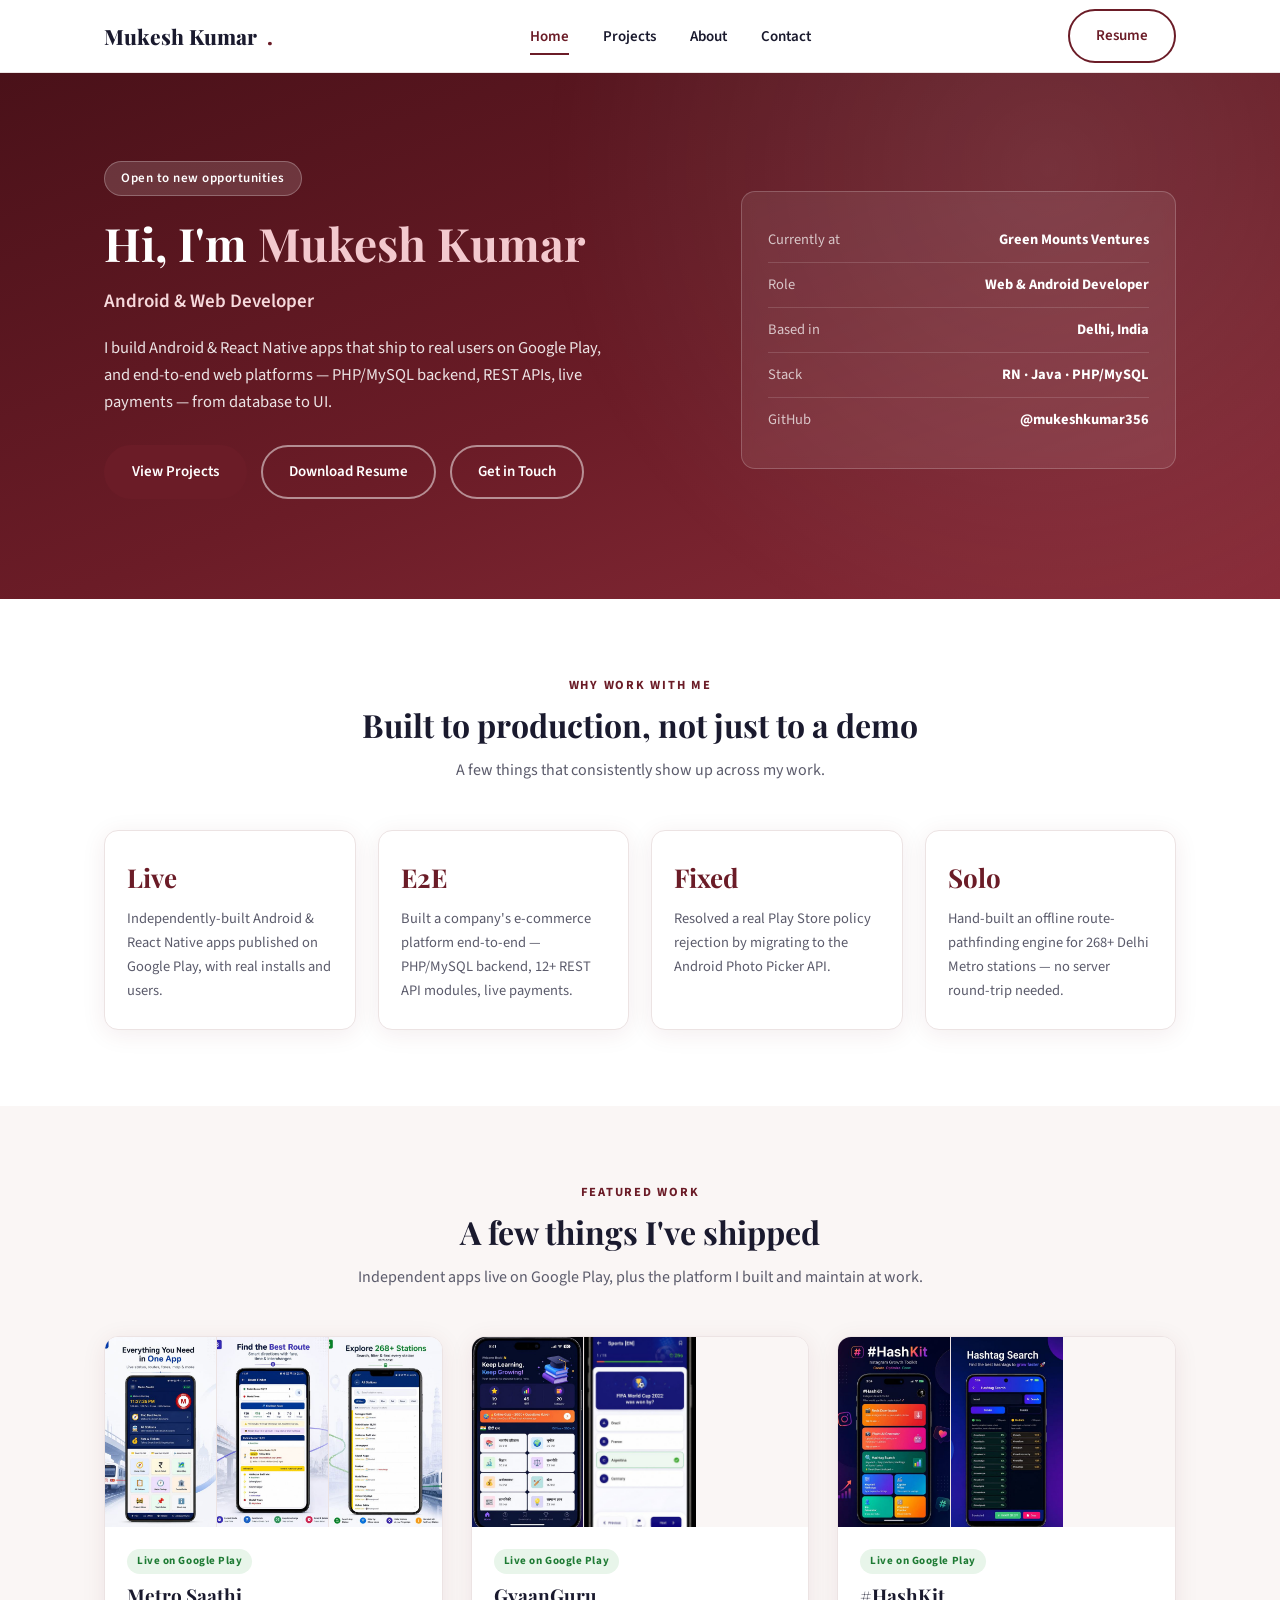
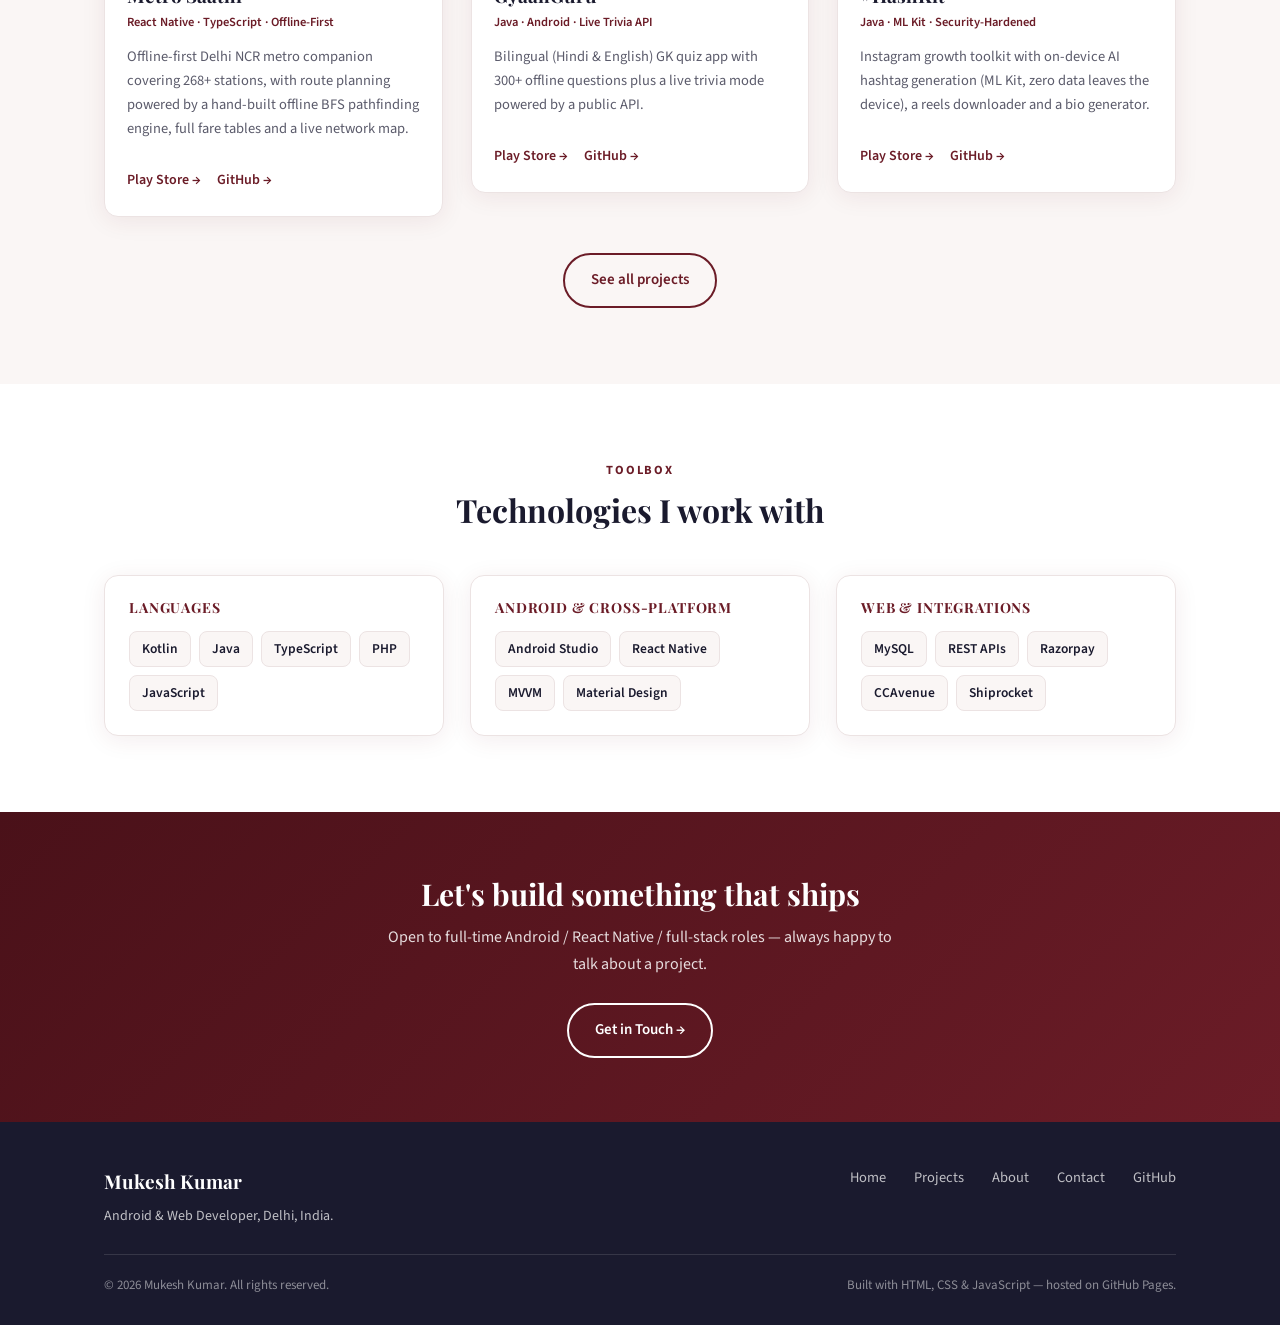
==== index.html @ 059b5588 "Initial portfolio site: Home, Projects, About, Contact - Multi-page static site (HTML/CSS/vanilla JS" ====
<!DOCTYPE html>
<html lang="en">
<head>
<meta charset="UTF-8">
<meta name="viewport" content="width=device-width, initial-scale=1.0">
<title>Mukesh Kumar — Android &amp; Web Developer</title>
<meta name="description" content="Mukesh Kumar — Android &amp; Web Developer. Independent Android/React Native apps live on Google Play, plus a company e-commerce platform built end-to-end in PHP/MySQL.">
<link rel="icon" type="image/png" href="assets/img/favicon-32.png">
<link rel="stylesheet" href="assets/css/style.css">
</head>
<body>

<header class="site">
  <nav class="nav">
    <a href="index.html" class="brand">Mukesh Kumar<span class="dot">.</span></a>
    <ul class="nav-links">
      <li><a href="index.html">Home</a></li>
      <li><a href="projects.html">Projects</a></li>
      <li><a href="about.html">About</a></li>
      <li><a href="contact.html">Contact</a></li>
    </ul>
    <div class="nav-cta">
      <a href="assets/Mukesh_Kumar_Resume.pdf" class="btn btn-outline" target="_blank" rel="noopener">Resume</a>
      <button class="nav-toggle" aria-label="Toggle menu"><span></span><span></span><span></span></button>
    </div>
  </nav>
</header>

<section class="hero">
  <div class="container">
    <div>
      <span class="hero-tag">Open to new opportunities</span>
      <h1>Hi, I'm <span>Mukesh Kumar</span></h1>
      <div class="role">Android &amp; Web Developer</div>
      <p class="lead">I build Android &amp; React Native apps that ship to real users on Google Play, and end-to-end web platforms — PHP/MySQL backend, REST APIs, live payments — from database to UI.</p>
      <div class="hero-actions">
        <a href="projects.html" class="btn btn-primary">View Projects</a>
        <a href="assets/Mukesh_Kumar_Resume.pdf" class="btn btn-ghost" target="_blank" rel="noopener">Download Resume</a>
        <a href="contact.html" class="btn btn-ghost">Get in Touch</a>
      </div>
    </div>
    <div class="hero-card">
      <div class="hc-row"><span>Currently at</span><b>Green Mounts Ventures</b></div>
      <div class="hc-row"><span>Role</span><b>Web &amp; Android Developer</b></div>
      <div class="hc-row"><span>Based in</span><b>Delhi, India</b></div>
      <div class="hc-row"><span>Stack</span><b>RN · Java · PHP/MySQL</b></div>
      <div class="hc-row"><span>GitHub</span><b>@mukeshkumar356</b></div>
    </div>
  </div>
</section>

<section>
  <div class="container">
    <div class="section-head reveal">
      <span class="eyebrow">Why work with me</span>
      <h2>Built to production, not just to a demo</h2>
      <p>A few things that consistently show up across my work.</p>
    </div>
    <div class="highlights">
      <div class="highlight-card reveal">
        <div class="hi-num">Live</div>
        <p>Independently-built Android &amp; React Native apps published on Google Play, with real installs and users.</p>
      </div>
      <div class="highlight-card reveal">
        <div class="hi-num">E2E</div>
        <p>Built a company's e-commerce platform end-to-end — PHP/MySQL backend, 12+ REST API modules, live payments.</p>
      </div>
      <div class="highlight-card reveal">
        <div class="hi-num">Fixed</div>
        <p>Resolved a real Play Store policy rejection by migrating to the Android Photo Picker API.</p>
      </div>
      <div class="highlight-card reveal">
        <div class="hi-num">Solo</div>
        <p>Hand-built an offline route-pathfinding engine for 268+ Delhi Metro stations — no server round-trip needed.</p>
      </div>
    </div>
  </div>
</section>

<section class="section-alt">
  <div class="container">
    <div class="section-head reveal">
      <span class="eyebrow">Featured Work</span>
      <h2>A few things I've shipped</h2>
      <p>Independent apps live on Google Play, plus the platform I built and maintain at work.</p>
    </div>
    <div class="proj-grid">

      <div class="proj-card reveal">
        <div class="proj-shots">
          <img src="assets/img/metro-1.jpg" alt="Metro Saathi home screen">
          <img src="assets/img/metro-2.jpg" alt="Metro Saathi route screen">
          <img src="assets/img/metro-3.jpg" alt="Metro Saathi stations screen">
        </div>
        <div class="proj-body">
          <span class="proj-status">Live on Google Play</span>
          <h3>Metro Saathi</h3>
          <div class="proj-tech">React Native · TypeScript · Offline-First</div>
          <p class="desc">Offline-first Delhi NCR metro companion covering 268+ stations, with route planning powered by a hand-built offline BFS pathfinding engine, full fare tables and a live network map.</p>
          <div class="proj-links">
            <a href="https://play.google.com/store/apps/details?id=com.delhimetroapp" target="_blank" rel="noopener">Play Store →</a>
            <a href="https://github.com/mukeshkumar356/metro-saathi" target="_blank" rel="noopener">GitHub →</a>
          </div>
        </div>
      </div>

      <div class="proj-card reveal">
        <div class="proj-shots">
          <img src="assets/img/gyaanguru-1.jpg" alt="GyaanGuru home screen">
          <img src="assets/img/gyaanguru-2.jpg" alt="GyaanGuru quiz screen">
        </div>
        <div class="proj-body">
          <span class="proj-status">Live on Google Play</span>
          <h3>GyaanGuru</h3>
          <div class="proj-tech">Java · Android · Live Trivia API</div>
          <p class="desc">Bilingual (Hindi &amp; English) GK quiz app with 300+ offline questions plus a live trivia mode powered by a public API.</p>
          <div class="proj-links">
            <a href="https://play.google.com/store/apps/details?id=com.gyaanguru.quiz" target="_blank" rel="noopener">Play Store →</a>
            <a href="https://github.com/mukeshkumar356/gyaanguru-quiz" target="_blank" rel="noopener">GitHub →</a>
          </div>
        </div>
      </div>

      <div class="proj-card reveal">
        <div class="proj-shots">
          <img src="assets/img/hashkit-1.jpg" alt="HashKit home screen">
          <img src="assets/img/hashkit-2.jpg" alt="HashKit hashtag search screen">
        </div>
        <div class="proj-body">
          <span class="proj-status">Live on Google Play</span>
          <h3>#HashKit</h3>
          <div class="proj-tech">Java · ML Kit · Security-Hardened</div>
          <p class="desc">Instagram growth toolkit with on-device AI hashtag generation (ML Kit, zero data leaves the device), a reels downloader and a bio generator.</p>
          <div class="proj-links">
            <a href="https://play.google.com/store/apps/details?id=com.hashkit.app" target="_blank" rel="noopener">Play Store →</a>
            <a href="https://github.com/mukeshkumar356/hashkit-android" target="_blank" rel="noopener">GitHub →</a>
          </div>
        </div>
      </div>

    </div>
    <div style="text-align:center;margin-top:36px;">
      <a href="projects.html" class="btn btn-outline reveal">See all projects</a>
    </div>
  </div>
</section>

<section>
  <div class="container">
    <div class="section-head reveal">
      <span class="eyebrow">Toolbox</span>
      <h2>Technologies I work with</h2>
    </div>
    <div class="skill-groups">
      <div class="skill-card reveal">
        <h4>Languages</h4>
        <div class="chip-row">
          <span class="chip">Kotlin</span><span class="chip">Java</span><span class="chip">TypeScript</span>
          <span class="chip">PHP</span><span class="chip">JavaScript</span>
        </div>
      </div>
      <div class="skill-card reveal">
        <h4>Android &amp; Cross-Platform</h4>
        <div class="chip-row">
          <span class="chip">Android Studio</span><span class="chip">React Native</span>
          <span class="chip">MVVM</span><span class="chip">Material Design</span>
        </div>
      </div>
      <div class="skill-card reveal">
        <h4>Web &amp; Integrations</h4>
        <div class="chip-row">
          <span class="chip">MySQL</span><span class="chip">REST APIs</span>
          <span class="chip">Razorpay</span><span class="chip">CCAvenue</span><span class="chip">Shiprocket</span>
        </div>
      </div>
    </div>
  </div>
</section>

<section class="cta-band">
  <div class="container">
    <h2 class="reveal">Let's build something that ships</h2>
    <p class="reveal">Open to full-time Android / React Native / full-stack roles — always happy to talk about a project.</p>
    <a href="contact.html" class="btn btn-ghost reveal" style="border-color:#fff;">Get in Touch →</a>
  </div>
</section>

<footer class="site">
  <div class="container">
    <div class="footer-top">
      <div>
        <div class="footer-brand">Mukesh Kumar</div>
        <p style="margin:0;font-size:14px;max-width:320px;">Android &amp; Web Developer, Delhi, India.</p>
      </div>
      <div class="footer-links">
        <a href="index.html">Home</a>
        <a href="projects.html">Projects</a>
        <a href="about.html">About</a>
        <a href="contact.html">Contact</a>
        <a href="https://github.com/mukeshkumar356" target="_blank" rel="noopener">GitHub</a>
      </div>
    </div>
    <div class="footer-bottom">
      <span>© <span id="year">2026</span> Mukesh Kumar. All rights reserved.</span>
      <span>Built with HTML, CSS &amp; JavaScript — hosted on GitHub Pages.</span>
    </div>
  </div>
</footer>

<script src="assets/js/main.js"></script>
</body>
</html>
---- assets/css/style.css ----
/* Mukesh Kumar — Portfolio | shared stylesheet */

@import url('https://fonts.googleapis.com/css2?family=Playfair+Display:wght@600;700;800&family=Source+Sans+3:wght@400;500;600;700&display=swap');

:root{
  --maroon:#6b1c27;
  --maroon-dark:#4a1119;
  --maroon-light:#8a2c39;
  --cream:#fdf8f8;
  --ink:#1a1a2e;
  --gray:#5b5b6b;
  --gray-light:#8a8a99;
  --border:#ece3e3;
  --bg:#ffffff;
  --bg-alt:#faf6f5;
  --shadow:0 4px 24px rgba(107,28,39,0.08);
  --radius:14px;
  --maxw:1120px;
}

*{box-sizing:border-box;}
html{scroll-behavior:smooth;}
body{
  margin:0;
  font-family:'Source Sans 3',system-ui,-apple-system,'Segoe UI',sans-serif;
  color:var(--ink);
  background:var(--bg);
  line-height:1.65;
  -webkit-font-smoothing:antialiased;
  overflow-x:hidden;
}
h1,h2,h3,h4{
  font-family:'Playfair Display',Georgia,serif;
  color:var(--ink);
  margin:0 0 .4em;
  line-height:1.2;
}
p{margin:0 0 1em;}
a{color:var(--maroon);text-decoration:none;}
a:hover{text-decoration:underline;}
img{max-width:100%;display:block;}
ul{margin:0;padding:0;}
li{list-style:none;}
.container{max-width:var(--maxw);margin:0 auto;padding:0 24px;}
/* Grid/flex items default to min-width:auto, which lets long unbroken
   content force tracks wider than the viewport. Reset it wherever a
   grid/flex container holds text so children wrap instead of overflowing. */
.hero .container > *,
.highlights > *,
.proj-grid > *,
.skill-groups > *,
.cert-grid > *,
.contact-grid > *,
.hc-row > *{min-width:0;}
.eyebrow{
  text-transform:uppercase;
  letter-spacing:.14em;
  font-size:12.5px;
  font-weight:700;
  color:var(--maroon);
  margin-bottom:10px;
  display:block;
}
.btn{
  display:inline-flex;align-items:center;gap:8px;
  padding:13px 26px;
  border-radius:999px;
  font-weight:600;
  font-size:15px;
  cursor:pointer;
  border:2px solid transparent;
  transition:all .18s ease;
}
.btn:hover{text-decoration:none;transform:translateY(-1px);}
.btn-primary{background:var(--maroon);color:#fff;}
.btn-primary:hover{background:var(--maroon-dark);color:#fff;}
.btn-outline{border-color:var(--maroon);color:var(--maroon);background:transparent;}
.btn-outline:hover{background:var(--maroon);color:#fff;}
.btn-ghost{border-color:rgba(255,255,255,0.5);color:#fff;}
.btn-ghost:hover{background:rgba(255,255,255,0.14);color:#fff;}

/* ---------- Header / Nav ---------- */
header.site{
  position:sticky;top:0;z-index:100;
  background:rgba(255,255,255,0.92);
  backdrop-filter:blur(10px);
  border-bottom:1px solid var(--border);
}
.nav{
  max-width:var(--maxw);margin:0 auto;padding:0 24px;
  display:flex;align-items:center;justify-content:space-between;
  height:72px;
}
.brand{
  font-family:'Playfair Display',serif;
  font-weight:800;font-size:21px;color:var(--ink);
  display:flex;align-items:center;gap:10px;
}
.brand .dot{color:var(--maroon);}
.nav-links{display:flex;align-items:center;gap:34px;}
.nav-links a{
  color:var(--ink);font-weight:600;font-size:15px;
  padding:6px 0;border-bottom:2px solid transparent;
}
.nav-links a:hover,.nav-links a.active{color:var(--maroon);text-decoration:none;border-color:var(--maroon);}
.nav-cta{display:flex;align-items:center;gap:14px;}
.nav-toggle{display:none;background:none;border:none;cursor:pointer;padding:8px;}
.nav-toggle span{display:block;width:24px;height:2px;background:var(--ink);margin:5px 0;border-radius:2px;}

@media (max-width:820px){
  .nav-links{
    position:fixed;top:72px;left:0;right:0;
    background:#fff;flex-direction:column;align-items:flex-start;
    padding:20px 24px 26px;gap:18px;
    border-bottom:1px solid var(--border);
    box-shadow:0 12px 24px rgba(0,0,0,0.06);
    transform:translateY(-140%);opacity:0;
    transition:transform .25s ease,opacity .25s ease;
  }
  .nav-links.open{transform:translateY(0);opacity:1;}
  .nav-cta .btn-outline{display:none;}
  .nav-toggle{display:block;}
}

/* ---------- Hero ---------- */
.hero{
  background:linear-gradient(160deg,var(--maroon-dark) 0%,var(--maroon) 55%,var(--maroon-light) 100%);
  color:#fff;padding:88px 0 100px;position:relative;overflow:hidden;
}
.hero::after{
  content:'';position:absolute;inset:0;
  background:radial-gradient(circle at 82% 18%,rgba(255,255,255,0.10),transparent 45%);
  pointer-events:none;
}
.hero .container{position:relative;display:grid;grid-template-columns:minmax(0,1.15fr) minmax(0,.85fr);gap:48px;align-items:center;}
.hero-tag{
  display:inline-block;padding:6px 16px;border-radius:999px;
  background:rgba(255,255,255,0.14);border:1px solid rgba(255,255,255,0.25);
  font-size:13px;font-weight:600;letter-spacing:.04em;margin-bottom:20px;
}
.hero h1{color:#fff;font-size:46px;margin-bottom:14px;}
.hero h1 span{color:#f3c9ce;}
.hero .role{font-size:19px;font-weight:600;color:#f6d9dc;margin-bottom:18px;}
.hero p.lead{color:rgba(255,255,255,0.88);font-size:16.5px;max-width:520px;}
.hero-actions{display:flex;gap:14px;margin-top:28px;flex-wrap:wrap;}
.hero-card{
  background:rgba(255,255,255,0.08);border:1px solid rgba(255,255,255,0.2);
  border-radius:var(--radius);padding:26px;backdrop-filter:blur(6px);
}
.hero-card .hc-row{display:flex;justify-content:space-between;gap:14px;padding:10px 0;border-bottom:1px solid rgba(255,255,255,0.14);font-size:14.5px;}
.hero-card .hc-row:last-child{border-bottom:none;}
.hero-card .hc-row span:first-child{color:rgba(255,255,255,0.72);flex-shrink:0;}
.hero-card .hc-row b{color:#fff;font-weight:700;text-align:right;min-width:0;}
@media (max-width:820px){
  .hero .container{grid-template-columns:minmax(0,1fr);}
  .hero h1{font-size:34px;}
}

/* ---------- Sections ---------- */
section{padding:76px 0;}
.section-alt{background:var(--bg-alt);}
.section-head{text-align:center;max-width:640px;margin:0 auto 46px;}
.section-head h2{font-size:32px;}
.section-head p{color:var(--gray);font-size:16px;}

/* ---------- Highlight strip ---------- */
.highlights{display:grid;grid-template-columns:repeat(4,minmax(0,1fr));gap:22px;}
.highlight-card{
  background:#fff;border:1px solid var(--border);border-radius:var(--radius);
  padding:26px 22px;box-shadow:var(--shadow);
}
.highlight-card .hi-num{font-family:'Playfair Display',serif;font-size:26px;color:var(--maroon);margin-bottom:8px;font-weight:700;}
.highlight-card p{color:var(--gray);font-size:14.5px;margin:0;}
@media (max-width:900px){.highlights{grid-template-columns:repeat(2,minmax(0,1fr));}}
@media (max-width:520px){.highlights{grid-template-columns:minmax(0,1fr);}}

/* ---------- Project cards ---------- */
.proj-grid{display:grid;grid-template-columns:repeat(3,minmax(0,1fr));gap:28px;align-items:start;}
.proj-card{
  background:#fff;border:1px solid var(--border);border-radius:var(--radius);
  overflow:hidden;box-shadow:var(--shadow);display:flex;flex-direction:column;
  transition:transform .2s ease,box-shadow .2s ease;
}
.proj-card:hover{transform:translateY(-4px);box-shadow:0 14px 34px rgba(107,28,39,0.14);}
.proj-shots{display:flex;background:var(--bg-alt);}
.proj-shots img{width:33.34%;border-right:1px solid var(--border);object-fit:cover;height:190px;}
.proj-shots img:last-child{border-right:none;}
.proj-body{padding:22px 22px 24px;display:flex;flex-direction:column;flex:1;}
.proj-status{
  display:inline-block;font-size:11px;font-weight:700;letter-spacing:.05em;
  color:#1e7b34;background:#e8f5ea;padding:3px 10px;border-radius:999px;margin-bottom:10px;width:fit-content;
}
.proj-status.work{color:#8a5a00;background:#fff3d9;}
.proj-status.repo{color:#555;background:#eee;}
.proj-card h3{font-size:19px;margin-bottom:6px;}
.proj-tech{font-size:12.5px;color:var(--maroon);font-weight:600;margin-bottom:12px;}
.proj-card p.desc{color:var(--gray);font-size:14.5px;flex:1;}
.proj-links{display:flex;gap:16px;margin-top:14px;font-size:14px;font-weight:600;}
@media (max-width:980px){.proj-grid{grid-template-columns:repeat(2,minmax(0,1fr));}}
@media (max-width:680px){.proj-grid{grid-template-columns:minmax(0,1fr);} .proj-shots img{height:220px;}}

/* ---------- Skills ---------- */
.skill-groups{display:grid;grid-template-columns:repeat(3,minmax(0,1fr));gap:26px;}
.skill-card{background:#fff;border:1px solid var(--border);border-radius:var(--radius);padding:24px;box-shadow:var(--shadow);}
.skill-card h4{font-size:14px;text-transform:uppercase;letter-spacing:.06em;color:var(--maroon);margin-bottom:14px;}
.chip-row{display:flex;flex-wrap:wrap;gap:8px;}
.chip{
  background:var(--bg-alt);border:1px solid var(--border);border-radius:8px;
  padding:6px 12px;font-size:13.5px;font-weight:600;color:var(--ink);
}
@media (max-width:900px){.skill-groups{grid-template-columns:minmax(0,1fr) minmax(0,1fr);}}
@media (max-width:560px){.skill-groups{grid-template-columns:minmax(0,1fr);}}

/* ---------- Timeline (About) ---------- */
.timeline{position:relative;padding-left:28px;border-left:2px solid var(--border);}
.tl-item{position:relative;padding-bottom:34px;}
.tl-item:last-child{padding-bottom:0;}
.tl-item::before{
  content:'';position:absolute;left:-34.5px;top:4px;
  width:11px;height:11px;border-radius:50%;background:var(--maroon);
  box-shadow:0 0 0 4px #fff,0 0 0 5px var(--border);
}
.tl-date{font-size:12.5px;font-weight:700;color:var(--maroon);text-transform:uppercase;letter-spacing:.05em;}
.tl-item h4{font-size:18px;margin:6px 0 2px;}
.tl-item .tl-sub{color:var(--gray);font-size:14px;font-weight:600;margin-bottom:8px;}
.tl-item ul{margin-top:8px;}
.tl-item li{position:relative;padding-left:16px;font-size:14.5px;color:var(--gray);margin-bottom:5px;}
.tl-item li::before{content:'';position:absolute;left:0;top:9px;width:5px;height:5px;border-radius:50%;background:var(--maroon-light);}

/* ---------- Certifications ---------- */
.cert-grid{display:grid;grid-template-columns:repeat(2,minmax(0,1fr));gap:16px;}
.cert-item{
  display:flex;align-items:center;gap:14px;
  background:#fff;border:1px solid var(--border);border-radius:12px;padding:16px 18px;box-shadow:var(--shadow);
}
.cert-item .cert-badge{
  width:40px;height:40px;border-radius:10px;background:var(--maroon);color:#fff;
  display:flex;align-items:center;justify-content:center;font-family:'Playfair Display',serif;font-weight:700;flex-shrink:0;
}
.cert-item h5{margin:0 0 2px;font-size:14.5px;}
.cert-item span{font-size:12.5px;color:var(--gray);}
@media (max-width:680px){.cert-grid{grid-template-columns:minmax(0,1fr);}}

/* ---------- Contact ---------- */
.contact-grid{display:grid;grid-template-columns:minmax(0,1fr) minmax(0,1fr);gap:40px;}
.contact-list .c-row{display:flex;align-items:center;gap:16px;padding:16px 0;border-bottom:1px solid var(--border);}
.contact-list .c-row:last-child{border-bottom:none;}
.c-icon{
  width:44px;height:44px;border-radius:10px;background:var(--bg-alt);
  display:flex;align-items:center;justify-content:center;font-size:19px;flex-shrink:0;border:1px solid var(--border);
}
.c-row .c-label{font-size:12.5px;color:var(--gray-light);text-transform:uppercase;letter-spacing:.05em;}
.c-row .c-value{font-size:15.5px;font-weight:600;color:var(--ink);}
.c-row a.c-value:hover{color:var(--maroon);}
.form-card{background:var(--bg-alt);border:1px solid var(--border);border-radius:var(--radius);padding:30px;}
.form-card label{display:block;font-size:13px;font-weight:700;margin-bottom:6px;color:var(--ink);}
.form-card input,.form-card textarea{
  width:100%;padding:12px 14px;border-radius:9px;border:1px solid var(--border);
  font-family:inherit;font-size:14.5px;margin-bottom:16px;background:#fff;
}
.form-card input:focus,.form-card textarea:focus{outline:none;border-color:var(--maroon);}
@media (max-width:860px){.contact-grid{grid-template-columns:minmax(0,1fr);}}

/* ---------- CTA band ---------- */
.cta-band{
  background:linear-gradient(135deg,var(--maroon-dark),var(--maroon));
  color:#fff;padding:64px 0;text-align:center;
}
.cta-band h2{color:#fff;font-size:30px;}
.cta-band p{color:rgba(255,255,255,0.85);max-width:520px;margin:0 auto 26px;}

/* ---------- Footer ---------- */
footer.site{background:var(--ink);color:rgba(255,255,255,0.72);padding:44px 0 28px;}
.footer-top{display:flex;justify-content:space-between;align-items:flex-start;flex-wrap:wrap;gap:24px;padding-bottom:26px;border-bottom:1px solid rgba(255,255,255,0.12);}
.footer-brand{font-family:'Playfair Display',serif;font-size:19px;font-weight:700;color:#fff;margin-bottom:8px;}
.footer-links{display:flex;gap:28px;flex-wrap:wrap;}
.footer-links a{color:rgba(255,255,255,0.72);font-size:14.5px;}
.footer-links a:hover{color:#fff;}
.footer-bottom{padding-top:20px;font-size:13px;color:rgba(255,255,255,0.5);display:flex;justify-content:space-between;flex-wrap:wrap;gap:10px;}

/* ---------- Page header (inner pages) ---------- */
.page-hero{
  background:linear-gradient(160deg,var(--maroon-dark),var(--maroon));
  color:#fff;padding:64px 0 56px;text-align:center;
}
.page-hero h1{color:#fff;font-size:38px;margin-bottom:10px;}
.page-hero p{color:rgba(255,255,255,0.85);max-width:560px;margin:0 auto;}

.split-2col{display:grid;grid-template-columns:minmax(0,1fr) minmax(0,1fr);}
@media (max-width:720px){.split-2col{grid-template-columns:minmax(0,1fr);}}

/* ---------- Utility ---------- */
.reveal{opacity:0;transform:translateY(18px);transition:opacity .55s ease,transform .55s ease;}
.reveal.in{opacity:1;transform:none;}
.mt-0{margin-top:0;}
.about-lead{font-size:17.5px;color:var(--gray);max-width:760px;}
.about-lead strong{color:var(--ink);}
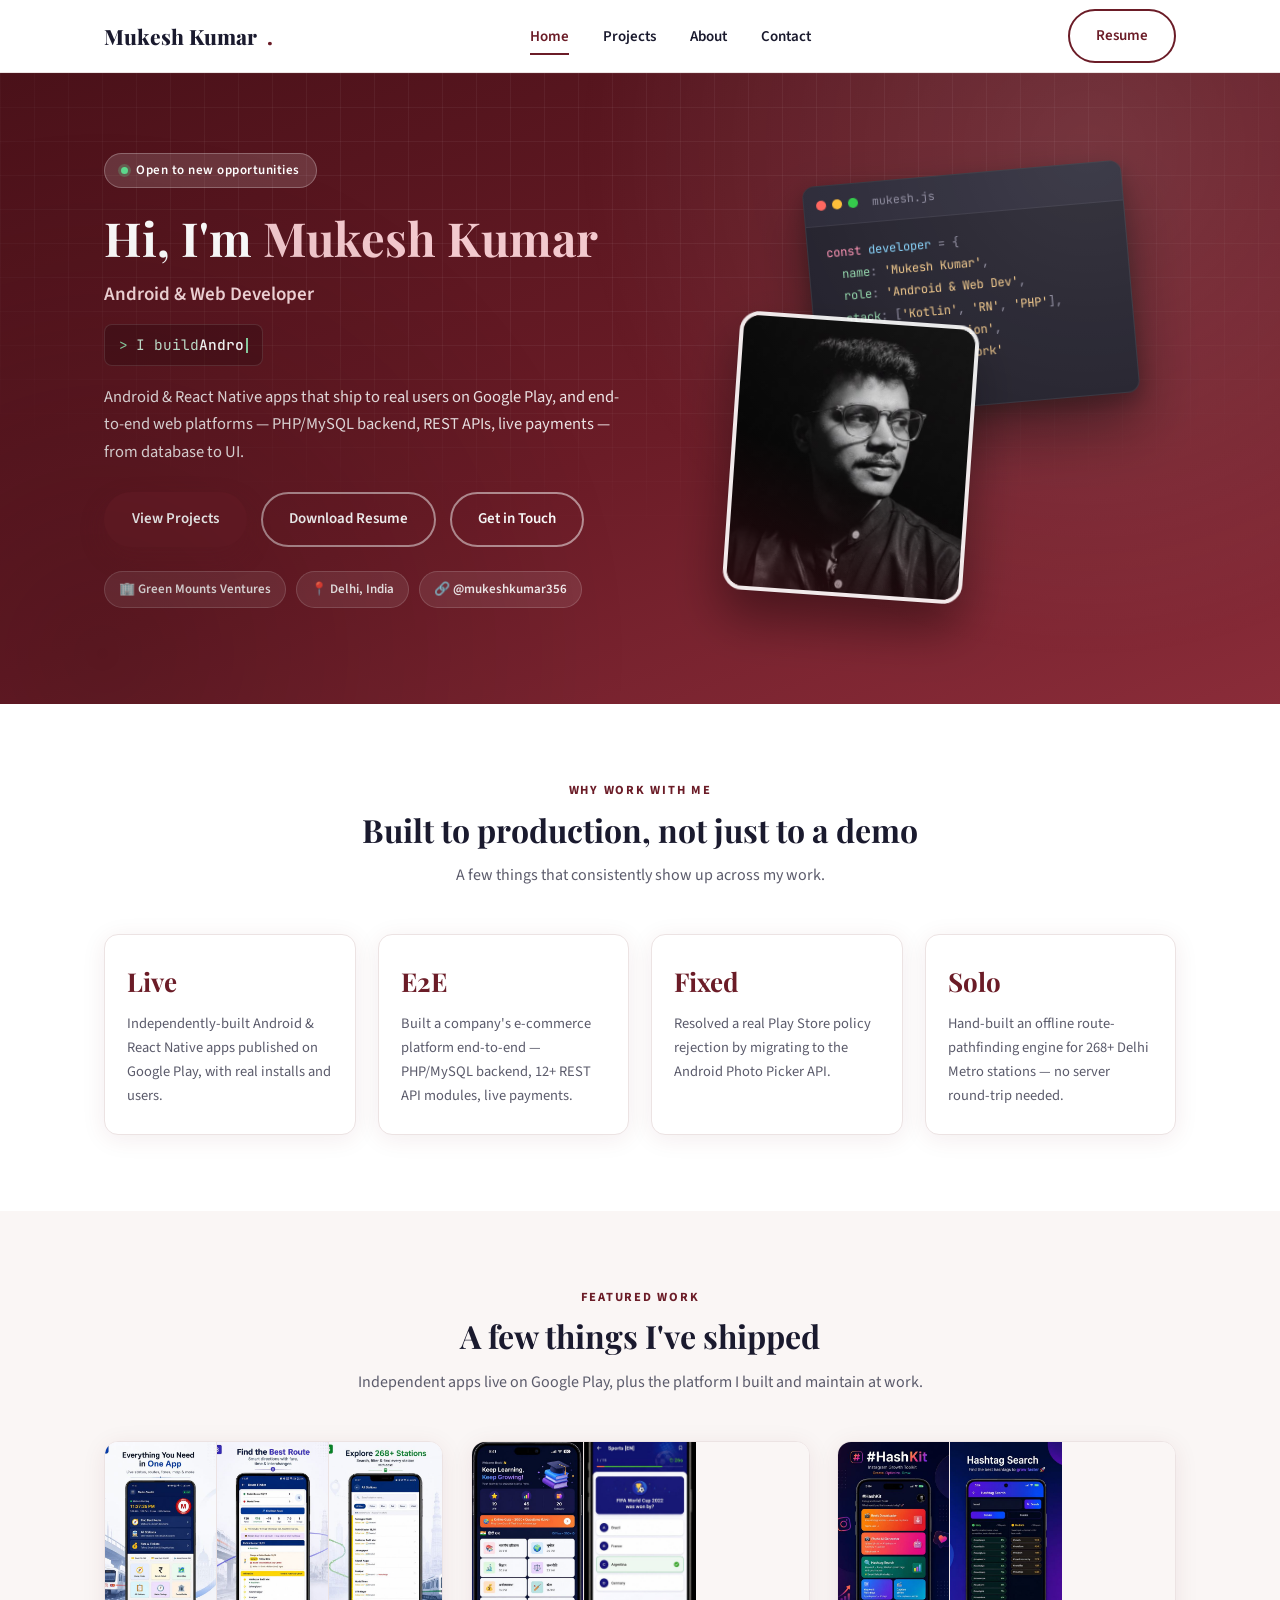
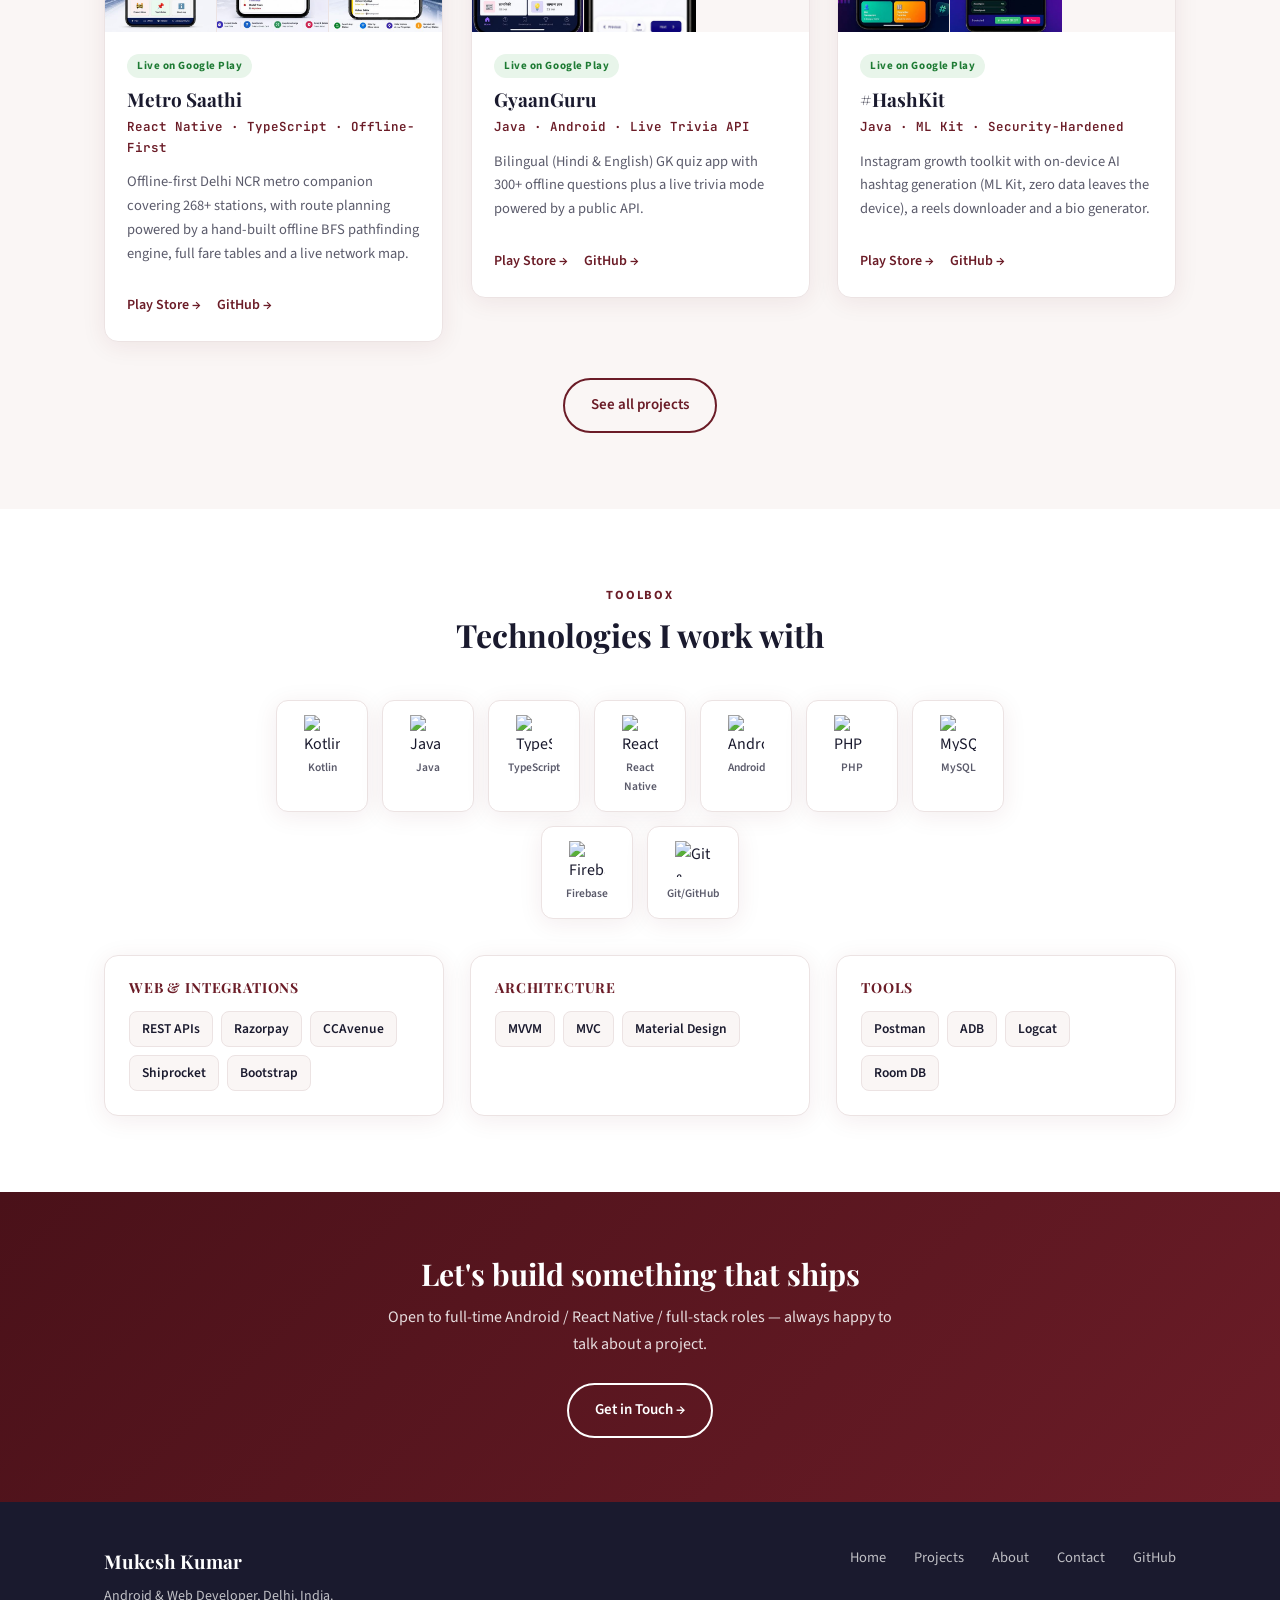
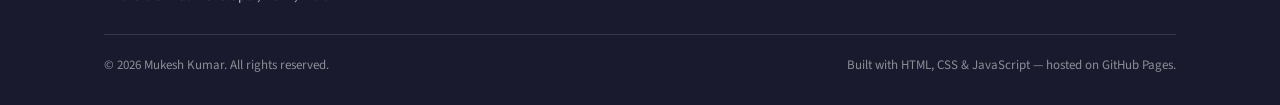
==== commit 9c5a1379: "Senior-dev visual upgrade: photo, code panel, 3D tilt, live case study - Layered hero visual: profil" ====
--- a/index.html
+++ b/index.html
@@ -9,6 +9,8 @@
 <link rel="stylesheet" href="assets/css/style.css">
 </head>
 <body>
+
+<div class="scroll-progress"><div class="scroll-progress-bar"></div></div>
 
 <header class="site">
   <nav class="nav">
@@ -29,22 +31,39 @@
 <section class="hero">
   <div class="container">
     <div>
-      <span class="hero-tag">Open to new opportunities</span>
+      <span class="hero-tag"><span class="status-dot"></span> Open to new opportunities</span>
       <h1>Hi, I'm <span>Mukesh Kumar</span></h1>
       <div class="role">Android &amp; Web Developer</div>
-      <p class="lead">I build Android &amp; React Native apps that ship to real users on Google Play, and end-to-end web platforms — PHP/MySQL backend, REST APIs, live payments — from database to UI.</p>
+      <div class="typed-line"><span class="prompt">&gt;</span> I build <span class="typed-text"></span><span class="type-cursor"></span></div>
+      <p class="lead">Android &amp; React Native apps that ship to real users on Google Play, and end-to-end web platforms — PHP/MySQL backend, REST APIs, live payments — from database to UI.</p>
       <div class="hero-actions">
         <a href="projects.html" class="btn btn-primary">View Projects</a>
         <a href="assets/Mukesh_Kumar_Resume.pdf" class="btn btn-ghost" target="_blank" rel="noopener">Download Resume</a>
         <a href="contact.html" class="btn btn-ghost">Get in Touch</a>
       </div>
-    </div>
-    <div class="hero-card">
-      <div class="hc-row"><span>Currently at</span><b>Green Mounts Ventures</b></div>
-      <div class="hc-row"><span>Role</span><b>Web &amp; Android Developer</b></div>
-      <div class="hc-row"><span>Based in</span><b>Delhi, India</b></div>
-      <div class="hc-row"><span>Stack</span><b>RN · Java · PHP/MySQL</b></div>
-      <div class="hc-row"><span>GitHub</span><b>@mukeshkumar356</b></div>
+      <div class="hero-meta">
+        <span class="meta-pill">🏢 Green Mounts Ventures</span>
+        <span class="meta-pill">📍 Delhi, India</span>
+        <span class="meta-pill">🔗 @mukeshkumar356</span>
+      </div>
+    </div>
+    <div class="hero-visual">
+      <div class="code-panel">
+        <div class="cp-bar">
+          <span class="cp-dot r"></span><span class="cp-dot y"></span><span class="cp-dot g"></span>
+          <span class="cp-file">mukesh.js</span>
+        </div>
+        <pre class="cp-code"><code><span class="tok-key">const</span> <span class="tok-var">developer</span> <span class="tok-punc">=</span> <span class="tok-punc">{</span>
+  <span class="tok-prop">name</span><span class="tok-punc">:</span> <span class="tok-str">'Mukesh Kumar'</span><span class="tok-punc">,</span>
+  <span class="tok-prop">role</span><span class="tok-punc">:</span> <span class="tok-str">'Android &amp; Web Dev'</span><span class="tok-punc">,</span>
+  <span class="tok-prop">stack</span><span class="tok-punc">:</span> <span class="tok-punc">[</span><span class="tok-str">'Kotlin'</span><span class="tok-punc">,</span> <span class="tok-str">'RN'</span><span class="tok-punc">,</span> <span class="tok-str">'PHP'</span><span class="tok-punc">]</span><span class="tok-punc">,</span>
+  <span class="tok-prop">shipsTo</span><span class="tok-punc">:</span> <span class="tok-str">'production'</span><span class="tok-punc">,</span>
+  <span class="tok-prop">status</span><span class="tok-punc">:</span> <span class="tok-str">'open_to_work'</span>
+<span class="tok-punc">}</span><span class="cp-cursor"></span></code></pre>
+      </div>
+      <div class="photo-frame">
+        <img src="assets/img/profile.jpg" alt="Mukesh Kumar">
+      </div>
     </div>
   </div>
 </section>
@@ -151,26 +170,37 @@
       <span class="eyebrow">Toolbox</span>
       <h2>Technologies I work with</h2>
     </div>
-    <div class="skill-groups">
-      <div class="skill-card reveal">
-        <h4>Languages</h4>
-        <div class="chip-row">
-          <span class="chip">Kotlin</span><span class="chip">Java</span><span class="chip">TypeScript</span>
-          <span class="chip">PHP</span><span class="chip">JavaScript</span>
-        </div>
-      </div>
-      <div class="skill-card reveal">
-        <h4>Android &amp; Cross-Platform</h4>
-        <div class="chip-row">
-          <span class="chip">Android Studio</span><span class="chip">React Native</span>
-          <span class="chip">MVVM</span><span class="chip">Material Design</span>
-        </div>
-      </div>
-      <div class="skill-card reveal">
-        <h4>Web &amp; Integrations</h4>
-        <div class="chip-row">
-          <span class="chip">MySQL</span><span class="chip">REST APIs</span>
-          <span class="chip">Razorpay</span><span class="chip">CCAvenue</span><span class="chip">Shiprocket</span>
+    <div class="tech-strip reveal">
+      <div class="tech-item"><img src="https://skillicons.dev/icons?i=kotlin" alt="Kotlin" loading="lazy"><span>Kotlin</span></div>
+      <div class="tech-item"><img src="https://skillicons.dev/icons?i=java" alt="Java" loading="lazy"><span>Java</span></div>
+      <div class="tech-item"><img src="https://skillicons.dev/icons?i=ts" alt="TypeScript" loading="lazy"><span>TypeScript</span></div>
+      <div class="tech-item"><img src="https://skillicons.dev/icons?i=react" alt="React Native" loading="lazy"><span>React Native</span></div>
+      <div class="tech-item"><img src="https://skillicons.dev/icons?i=androidstudio" alt="Android Studio" loading="lazy"><span>Android</span></div>
+      <div class="tech-item"><img src="https://skillicons.dev/icons?i=php" alt="PHP" loading="lazy"><span>PHP</span></div>
+      <div class="tech-item"><img src="https://skillicons.dev/icons?i=mysql" alt="MySQL" loading="lazy"><span>MySQL</span></div>
+      <div class="tech-item"><img src="https://skillicons.dev/icons?i=firebase" alt="Firebase" loading="lazy"><span>Firebase</span></div>
+      <div class="tech-item"><img src="https://skillicons.dev/icons?i=git,github" alt="Git & GitHub" loading="lazy"><span>Git/GitHub</span></div>
+    </div>
+    <div style="margin-top:36px;">
+      <div class="skill-groups">
+        <div class="skill-card reveal">
+          <h4>Web &amp; Integrations</h4>
+          <div class="chip-row">
+            <span class="chip">REST APIs</span><span class="chip">Razorpay</span>
+            <span class="chip">CCAvenue</span><span class="chip">Shiprocket</span><span class="chip">Bootstrap</span>
+          </div>
+        </div>
+        <div class="skill-card reveal">
+          <h4>Architecture</h4>
+          <div class="chip-row">
+            <span class="chip">MVVM</span><span class="chip">MVC</span><span class="chip">Material Design</span>
+          </div>
+        </div>
+        <div class="skill-card reveal">
+          <h4>Tools</h4>
+          <div class="chip-row">
+            <span class="chip">Postman</span><span class="chip">ADB</span><span class="chip">Logcat</span><span class="chip">Room DB</span>
+          </div>
         </div>
       </div>
     </div>
--- a/assets/css/style.css
+++ b/assets/css/style.css
@@ -1,11 +1,12 @@
 /* Mukesh Kumar — Portfolio | shared stylesheet */
 
-@import url('https://fonts.googleapis.com/css2?family=Playfair+Display:wght@600;700;800&family=Source+Sans+3:wght@400;500;600;700&display=swap');
+@import url('https://fonts.googleapis.com/css2?family=Playfair+Display:wght@600;700;800&family=Source+Sans+3:wght@400;500;600;700&family=JetBrains+Mono:wght@400;500;600&display=swap');
 
 :root{
   --maroon:#6b1c27;
   --maroon-dark:#4a1119;
   --maroon-light:#8a2c39;
+  --accent:#e8a5ac;
   --cream:#fdf8f8;
   --ink:#1a1a2e;
   --gray:#5b5b6b;
@@ -14,8 +15,13 @@
   --bg:#ffffff;
   --bg-alt:#faf6f5;
   --shadow:0 4px 24px rgba(107,28,39,0.08);
+  --shadow-md:0 10px 30px rgba(26,26,46,0.08), 0 2px 8px rgba(26,26,46,0.05);
+  --shadow-lg:0 24px 60px rgba(26,26,46,0.16), 0 6px 18px rgba(107,28,39,0.10);
+  --code-bg:#1c1a26;
+  --code-bg-2:#242231;
   --radius:14px;
   --maxw:1120px;
+  --mono:'JetBrains Mono','Fira Code',ui-monospace,SFMono-Regular,Consolas,monospace;
 }
 
 *{box-sizing:border-box;}
@@ -41,6 +47,7 @@
 img{max-width:100%;display:block;}
 ul{margin:0;padding:0;}
 li{list-style:none;}
+code,pre{font-family:var(--mono);}
 .container{max-width:var(--maxw);margin:0 auto;padding:0 24px;}
 /* Grid/flex items default to min-width:auto, which lets long unbroken
    content force tracks wider than the viewport. Reset it wherever a
@@ -71,13 +78,17 @@
   border:2px solid transparent;
   transition:all .18s ease;
 }
-.btn:hover{text-decoration:none;transform:translateY(-1px);}
-.btn-primary{background:var(--maroon);color:#fff;}
-.btn-primary:hover{background:var(--maroon-dark);color:#fff;}
+.btn:hover{text-decoration:none;transform:translateY(-2px);}
+.btn-primary{background:var(--maroon);color:#fff;box-shadow:0 10px 24px rgba(107,28,39,0.28);}
+.btn-primary:hover{background:var(--maroon-dark);color:#fff;box-shadow:0 14px 30px rgba(107,28,39,0.36);}
 .btn-outline{border-color:var(--maroon);color:var(--maroon);background:transparent;}
 .btn-outline:hover{background:var(--maroon);color:#fff;}
 .btn-ghost{border-color:rgba(255,255,255,0.5);color:#fff;}
 .btn-ghost:hover{background:rgba(255,255,255,0.14);color:#fff;}
+
+/* ---------- Scroll progress ---------- */
+.scroll-progress{position:fixed;top:0;left:0;right:0;height:3px;z-index:200;background:transparent;pointer-events:none;}
+.scroll-progress-bar{height:100%;width:0%;background:linear-gradient(90deg,var(--maroon-light),var(--maroon),var(--accent));transition:width .08s linear;}
 
 /* ---------- Header / Nav ---------- */
 header.site{
@@ -125,36 +136,107 @@
 /* ---------- Hero ---------- */
 .hero{
   background:linear-gradient(160deg,var(--maroon-dark) 0%,var(--maroon) 55%,var(--maroon-light) 100%);
-  color:#fff;padding:88px 0 100px;position:relative;overflow:hidden;
+  color:#fff;padding:80px 0 96px;position:relative;overflow:hidden;
+}
+.hero::before{
+  content:'';position:absolute;inset:0;
+  background-image:
+    linear-gradient(rgba(255,255,255,0.05) 1px,transparent 1px),
+    linear-gradient(90deg,rgba(255,255,255,0.05) 1px,transparent 1px);
+  background-size:34px 34px;
+  mask-image:radial-gradient(ellipse 80% 60% at 50% 20%,#000 40%,transparent 90%);
+  pointer-events:none;
 }
 .hero::after{
   content:'';position:absolute;inset:0;
-  background:radial-gradient(circle at 82% 18%,rgba(255,255,255,0.10),transparent 45%);
+  background:
+    radial-gradient(circle at 85% 12%,rgba(255,255,255,0.12),transparent 42%),
+    radial-gradient(circle at 8% 92%,rgba(0,0,0,0.18),transparent 40%);
   pointer-events:none;
 }
-.hero .container{position:relative;display:grid;grid-template-columns:minmax(0,1.15fr) minmax(0,.85fr);gap:48px;align-items:center;}
+.hero .container{position:relative;display:grid;grid-template-columns:minmax(0,1.05fr) minmax(0,.95fr);gap:40px;align-items:center;}
 .hero-tag{
-  display:inline-block;padding:6px 16px;border-radius:999px;
+  display:inline-flex;align-items:center;gap:8px;padding:6px 16px;border-radius:999px;
   background:rgba(255,255,255,0.14);border:1px solid rgba(255,255,255,0.25);
-  font-size:13px;font-weight:600;letter-spacing:.04em;margin-bottom:20px;
-}
-.hero h1{color:#fff;font-size:46px;margin-bottom:14px;}
+  font-size:13px;font-weight:600;letter-spacing:.04em;margin-bottom:22px;
+}
+.status-dot{width:7px;height:7px;border-radius:50%;background:#5fdc8f;box-shadow:0 0 0 3px rgba(95,220,143,0.25);flex-shrink:0;animation:pulse-dot 2s ease-in-out infinite;}
+@keyframes pulse-dot{0%,100%{box-shadow:0 0 0 3px rgba(95,220,143,0.25);}50%{box-shadow:0 0 0 6px rgba(95,220,143,0.12);}}
+.hero h1{color:#fff;font-size:47px;margin-bottom:12px;}
 .hero h1 span{color:#f3c9ce;}
-.hero .role{font-size:19px;font-weight:600;color:#f6d9dc;margin-bottom:18px;}
+.hero .role{font-size:19px;font-weight:600;color:#f6d9dc;margin-bottom:14px;}
+.typed-line{
+  font-family:var(--mono);font-size:14.5px;color:#c9e8d4;margin-bottom:18px;
+  background:rgba(0,0,0,0.18);border:1px solid rgba(255,255,255,0.12);
+  display:inline-flex;align-items:center;padding:8px 14px;border-radius:8px;min-height:38px;
+}
+.typed-line .prompt{color:#8fd6a8;margin-right:8px;}
+.typed-line .typed-text{color:#fff;font-weight:500;}
+.type-cursor{display:inline-block;width:2px;height:15px;background:#8fd6a8;margin-left:2px;animation:blink 1s step-start infinite;vertical-align:middle;}
+@keyframes blink{50%{opacity:0;}}
 .hero p.lead{color:rgba(255,255,255,0.88);font-size:16.5px;max-width:520px;}
-.hero-actions{display:flex;gap:14px;margin-top:28px;flex-wrap:wrap;}
-.hero-card{
-  background:rgba(255,255,255,0.08);border:1px solid rgba(255,255,255,0.2);
-  border-radius:var(--radius);padding:26px;backdrop-filter:blur(6px);
-}
-.hero-card .hc-row{display:flex;justify-content:space-between;gap:14px;padding:10px 0;border-bottom:1px solid rgba(255,255,255,0.14);font-size:14.5px;}
-.hero-card .hc-row:last-child{border-bottom:none;}
-.hero-card .hc-row span:first-child{color:rgba(255,255,255,0.72);flex-shrink:0;}
-.hero-card .hc-row b{color:#fff;font-weight:700;text-align:right;min-width:0;}
+.hero-actions{display:flex;gap:14px;margin-top:26px;flex-wrap:wrap;}
+.hero-meta{display:flex;gap:10px;flex-wrap:wrap;margin-top:24px;}
+.meta-pill{
+  display:inline-flex;align-items:center;gap:7px;
+  background:rgba(255,255,255,0.09);border:1px solid rgba(255,255,255,0.16);
+  border-radius:999px;padding:7px 14px;font-size:13px;font-weight:600;color:rgba(255,255,255,0.92);
+}
 @media (max-width:820px){
   .hero .container{grid-template-columns:minmax(0,1fr);}
   .hero h1{font-size:34px;}
 }
+
+/* ---------- Hero visual: photo + code panel ---------- */
+.hero-visual{position:relative;width:100%;max-width:400px;aspect-ratio:1/1.08;margin:0 auto;perspective:1200px;}
+.code-panel{
+  position:absolute;top:2%;right:0;width:80%;
+  background:var(--code-bg);border-radius:12px;overflow:hidden;
+  border:1px solid rgba(255,255,255,0.08);
+  box-shadow:0 30px 60px rgba(0,0,0,0.45),0 8px 20px rgba(0,0,0,0.3);
+  transform:rotate(-5deg);
+  transition:transform .25s ease;
+  will-change:transform;
+}
+.cp-bar{
+  display:flex;align-items:center;gap:6px;padding:10px 12px;
+  background:var(--code-bg-2);border-bottom:1px solid rgba(255,255,255,0.06);
+}
+.cp-dot{width:10px;height:10px;border-radius:50%;display:inline-block;}
+.cp-dot.r{background:#ff5f57;}
+.cp-dot.y{background:#febc2e;}
+.cp-dot.g{background:#28c840;}
+.cp-file{margin-left:8px;font-family:var(--mono);font-size:11.5px;color:#8b889c;}
+.cp-code{margin:0;padding:16px 18px 20px;font-size:12px;line-height:1.85;color:#c8c6d8;overflow-x:auto;}
+.tok-key{color:#ff8fb1;}
+.tok-var{color:#82d4ff;}
+.tok-prop{color:#8fd6a8;}
+.tok-str{color:#f5c987;}
+.tok-punc{color:#8b889c;}
+.cp-cursor{display:inline-block;width:6px;height:13px;background:#8fd6a8;vertical-align:middle;animation:blink 1s step-start infinite;}
+.photo-frame{
+  position:absolute;bottom:0;left:0;width:60%;
+  border-radius:20px;overflow:hidden;
+  border:4px solid rgba(255,255,255,0.9);
+  box-shadow:0 26px 50px rgba(0,0,0,0.4),0 0 0 1px rgba(0,0,0,0.05);
+  transform:rotate(4deg);
+  transition:transform .25s ease;
+  will-change:transform;
+}
+.photo-frame::after{
+  content:'';position:absolute;inset:0;
+  background:linear-gradient(200deg,transparent 55%,rgba(107,28,39,0.35));
+  pointer-events:none;
+}
+.photo-frame img{width:100%;height:100%;object-fit:cover;aspect-ratio:3/3.5;}
+.photo-badge{
+  position:absolute;bottom:-14px;right:-14px;
+  background:#fff;color:var(--ink);border-radius:12px;padding:8px 12px;
+  box-shadow:var(--shadow-md);font-size:12px;font-weight:700;
+  display:flex;align-items:center;gap:6px;z-index:5;
+}
+.photo-badge .flag{font-size:14px;}
+@media (max-width:820px){.hero-visual{max-width:340px;margin-top:12px;}}
 
 /* ---------- Sections ---------- */
 section{padding:76px 0;}
@@ -168,20 +250,38 @@
 .highlight-card{
   background:#fff;border:1px solid var(--border);border-radius:var(--radius);
   padding:26px 22px;box-shadow:var(--shadow);
-}
+  transition:transform .22s ease,box-shadow .22s ease;
+}
+.highlight-card:hover{transform:translateY(-5px);box-shadow:var(--shadow-lg);}
 .highlight-card .hi-num{font-family:'Playfair Display',serif;font-size:26px;color:var(--maroon);margin-bottom:8px;font-weight:700;}
 .highlight-card p{color:var(--gray);font-size:14.5px;margin:0;}
 @media (max-width:900px){.highlights{grid-template-columns:repeat(2,minmax(0,1fr));}}
 @media (max-width:520px){.highlights{grid-template-columns:minmax(0,1fr);}}
+
+/* ---------- Tech stack icon strip ---------- */
+.tech-strip{
+  display:flex;flex-wrap:wrap;justify-content:center;gap:14px;
+  max-width:820px;margin:0 auto;
+}
+.tech-item{
+  display:flex;flex-direction:column;align-items:center;gap:8px;
+  background:#fff;border:1px solid var(--border);border-radius:12px;
+  padding:14px 16px;width:92px;box-shadow:var(--shadow);
+  transition:transform .2s ease,box-shadow .2s ease;
+}
+.tech-item:hover{transform:translateY(-4px) scale(1.03);box-shadow:var(--shadow-lg);}
+.tech-item img{width:36px;height:36px;}
+.tech-item span{font-size:11.5px;font-weight:600;color:var(--gray);text-align:center;}
 
 /* ---------- Project cards ---------- */
 .proj-grid{display:grid;grid-template-columns:repeat(3,minmax(0,1fr));gap:28px;align-items:start;}
 .proj-card{
   background:#fff;border:1px solid var(--border);border-radius:var(--radius);
   overflow:hidden;box-shadow:var(--shadow);display:flex;flex-direction:column;
-  transition:transform .2s ease,box-shadow .2s ease;
-}
-.proj-card:hover{transform:translateY(-4px);box-shadow:0 14px 34px rgba(107,28,39,0.14);}
+  transition:transform .25s ease,box-shadow .25s ease;
+  will-change:transform;
+}
+.proj-card:hover{box-shadow:var(--shadow-lg);}
 .proj-shots{display:flex;background:var(--bg-alt);}
 .proj-shots img{width:33.34%;border-right:1px solid var(--border);object-fit:cover;height:190px;}
 .proj-shots img:last-child{border-right:none;}
@@ -193,15 +293,23 @@
 .proj-status.work{color:#8a5a00;background:#fff3d9;}
 .proj-status.repo{color:#555;background:#eee;}
 .proj-card h3{font-size:19px;margin-bottom:6px;}
-.proj-tech{font-size:12.5px;color:var(--maroon);font-weight:600;margin-bottom:12px;}
+.proj-tech{font-size:12.5px;color:var(--maroon);font-weight:600;margin-bottom:12px;font-family:var(--mono);}
 .proj-card p.desc{color:var(--gray);font-size:14.5px;flex:1;}
 .proj-links{display:flex;gap:16px;margin-top:14px;font-size:14px;font-weight:600;}
+
+/* Case-study breakdown (flagship work project) */
+.case-study{display:grid;grid-template-columns:repeat(3,minmax(0,1fr));gap:14px;margin-top:16px;padding-top:16px;border-top:1px dashed var(--border);}
+.cs-block .cs-label{font-size:10.5px;text-transform:uppercase;letter-spacing:.07em;font-weight:700;color:var(--maroon);margin-bottom:5px;display:flex;align-items:center;gap:5px;}
+.cs-block p{font-size:13px;color:var(--gray);margin:0;line-height:1.5;}
+@media (max-width:560px){.case-study{grid-template-columns:minmax(0,1fr);}}
+
 @media (max-width:980px){.proj-grid{grid-template-columns:repeat(2,minmax(0,1fr));}}
 @media (max-width:680px){.proj-grid{grid-template-columns:minmax(0,1fr);} .proj-shots img{height:220px;}}
 
 /* ---------- Skills ---------- */
 .skill-groups{display:grid;grid-template-columns:repeat(3,minmax(0,1fr));gap:26px;}
-.skill-card{background:#fff;border:1px solid var(--border);border-radius:var(--radius);padding:24px;box-shadow:var(--shadow);}
+.skill-card{background:#fff;border:1px solid var(--border);border-radius:var(--radius);padding:24px;box-shadow:var(--shadow);transition:box-shadow .2s ease,transform .2s ease;}
+.skill-card:hover{box-shadow:var(--shadow-lg);transform:translateY(-3px);}
 .skill-card h4{font-size:14px;text-transform:uppercase;letter-spacing:.06em;color:var(--maroon);margin-bottom:14px;}
 .chip-row{display:flex;flex-wrap:wrap;gap:8px;}
 .chip{
@@ -232,7 +340,9 @@
 .cert-item{
   display:flex;align-items:center;gap:14px;
   background:#fff;border:1px solid var(--border);border-radius:12px;padding:16px 18px;box-shadow:var(--shadow);
-}
+  transition:box-shadow .2s ease,transform .2s ease;
+}
+.cert-item:hover{box-shadow:var(--shadow-lg);transform:translateY(-3px);}
 .cert-item .cert-badge{
   width:40px;height:40px;border-radius:10px;background:var(--maroon);color:#fff;
   display:flex;align-items:center;justify-content:center;font-family:'Playfair Display',serif;font-weight:700;flex-shrink:0;
@@ -247,8 +357,9 @@
 .contact-list .c-row:last-child{border-bottom:none;}
 .c-icon{
   width:44px;height:44px;border-radius:10px;background:var(--bg-alt);
-  display:flex;align-items:center;justify-content:center;font-size:19px;flex-shrink:0;border:1px solid var(--border);
-}
+  display:flex;align-items:center;justify-content:center;flex-shrink:0;border:1px solid var(--border);
+}
+.c-icon svg{width:19px;height:19px;stroke:var(--maroon);}
 .c-row .c-label{font-size:12.5px;color:var(--gray-light);text-transform:uppercase;letter-spacing:.05em;}
 .c-row .c-value{font-size:15.5px;font-weight:600;color:var(--ink);}
 .c-row a.c-value:hover{color:var(--maroon);}
@@ -281,13 +392,30 @@
 /* ---------- Page header (inner pages) ---------- */
 .page-hero{
   background:linear-gradient(160deg,var(--maroon-dark),var(--maroon));
-  color:#fff;padding:64px 0 56px;text-align:center;
-}
-.page-hero h1{color:#fff;font-size:38px;margin-bottom:10px;}
-.page-hero p{color:rgba(255,255,255,0.85);max-width:560px;margin:0 auto;}
+  color:#fff;padding:64px 0 56px;text-align:center;position:relative;overflow:hidden;
+}
+.page-hero::before{
+  content:'';position:absolute;inset:0;
+  background-image:linear-gradient(rgba(255,255,255,0.05) 1px,transparent 1px),linear-gradient(90deg,rgba(255,255,255,0.05) 1px,transparent 1px);
+  background-size:34px 34px;
+  mask-image:radial-gradient(ellipse 70% 100% at 50% 0%,#000 40%,transparent 90%);
+  pointer-events:none;
+}
+.page-hero h1{color:#fff;font-size:38px;margin-bottom:10px;position:relative;}
+.page-hero p{color:rgba(255,255,255,0.85);max-width:560px;margin:0 auto;position:relative;}
 
 .split-2col{display:grid;grid-template-columns:minmax(0,1fr) minmax(0,1fr);}
 @media (max-width:720px){.split-2col{grid-template-columns:minmax(0,1fr);}}
+
+/* ---------- About photo ---------- */
+.about-photo-wrap{display:flex;justify-content:center;}
+.about-photo{
+  position:relative;width:100%;max-width:280px;border-radius:22px;overflow:hidden;
+  border:5px solid #fff;box-shadow:var(--shadow-lg);
+}
+.about-photo img{width:100%;aspect-ratio:3/3.4;object-fit:cover;}
+.about-lead-row{display:grid;grid-template-columns:minmax(0,.85fr) minmax(0,2.15fr);gap:36px;align-items:center;}
+@media (max-width:720px){.about-lead-row{grid-template-columns:minmax(0,1fr);}}
 
 /* ---------- Utility ---------- */
 .reveal{opacity:0;transform:translateY(18px);transition:opacity .55s ease,transform .55s ease;}
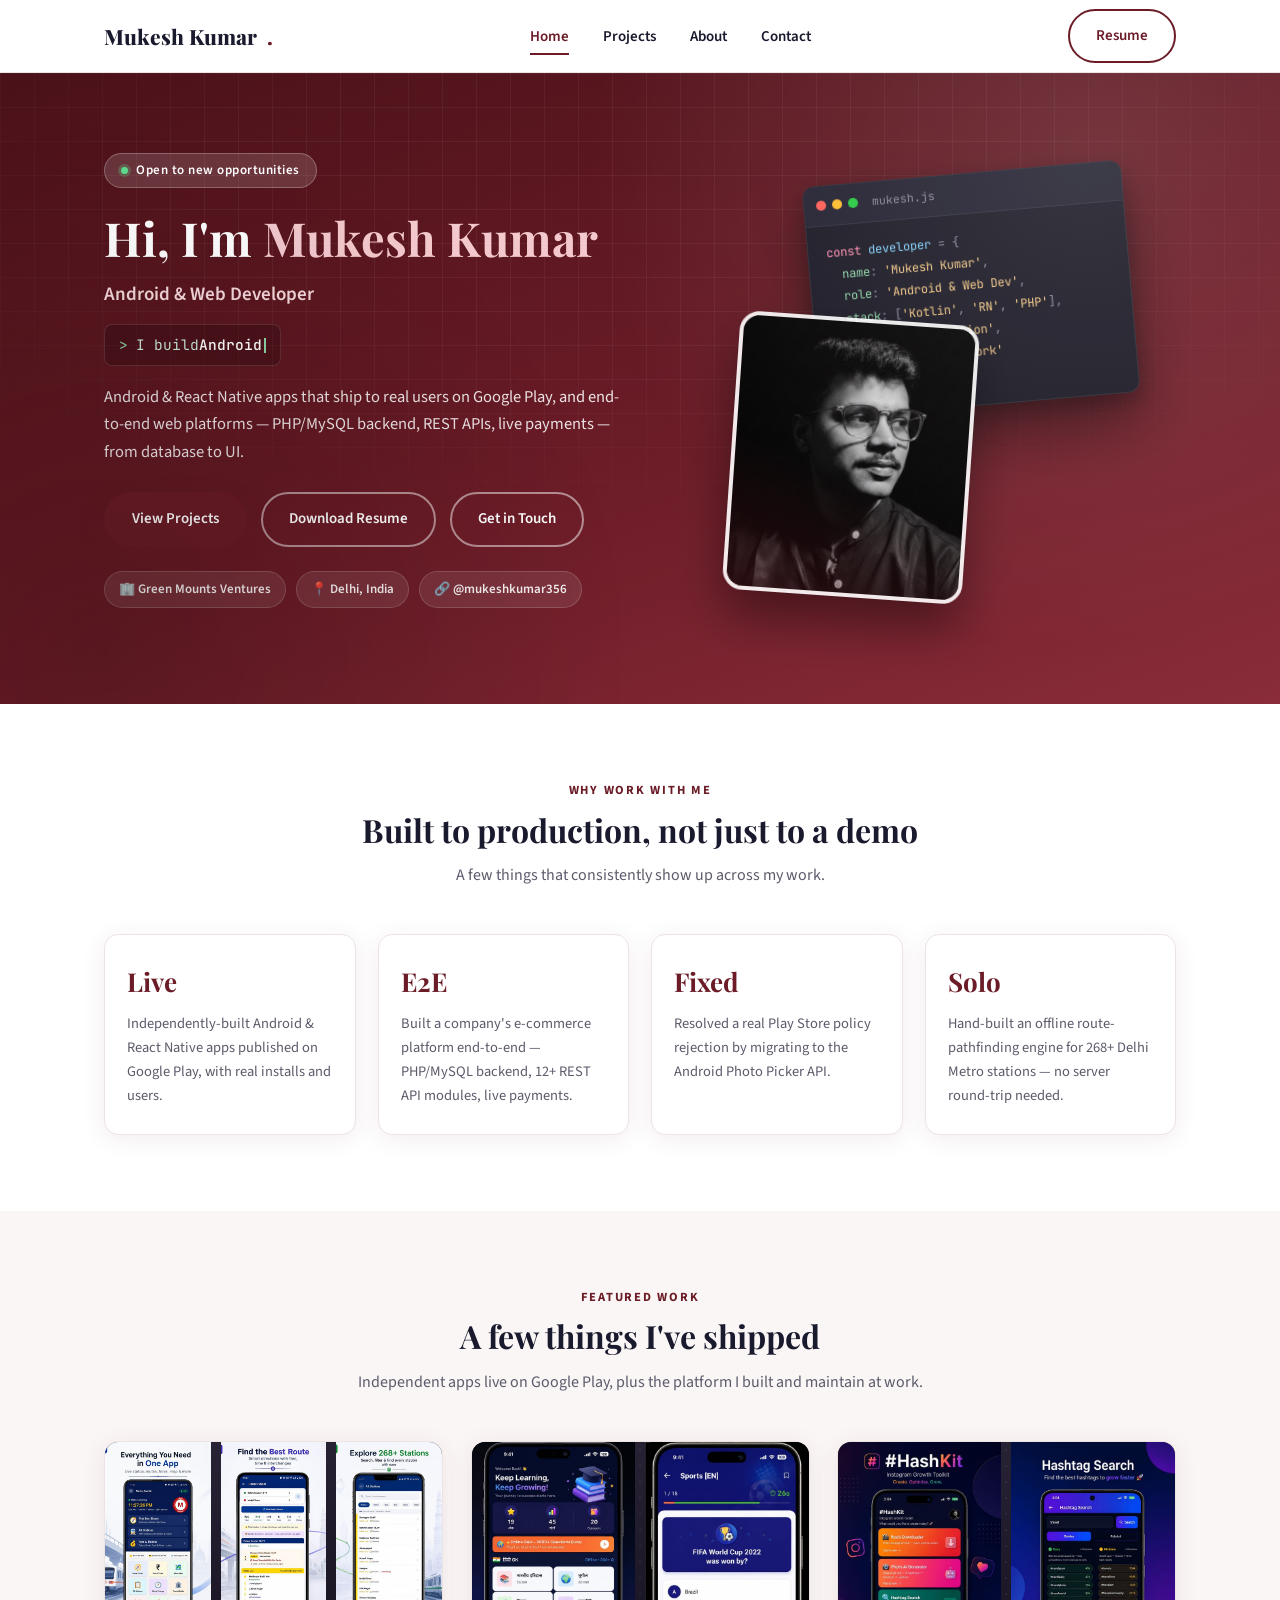
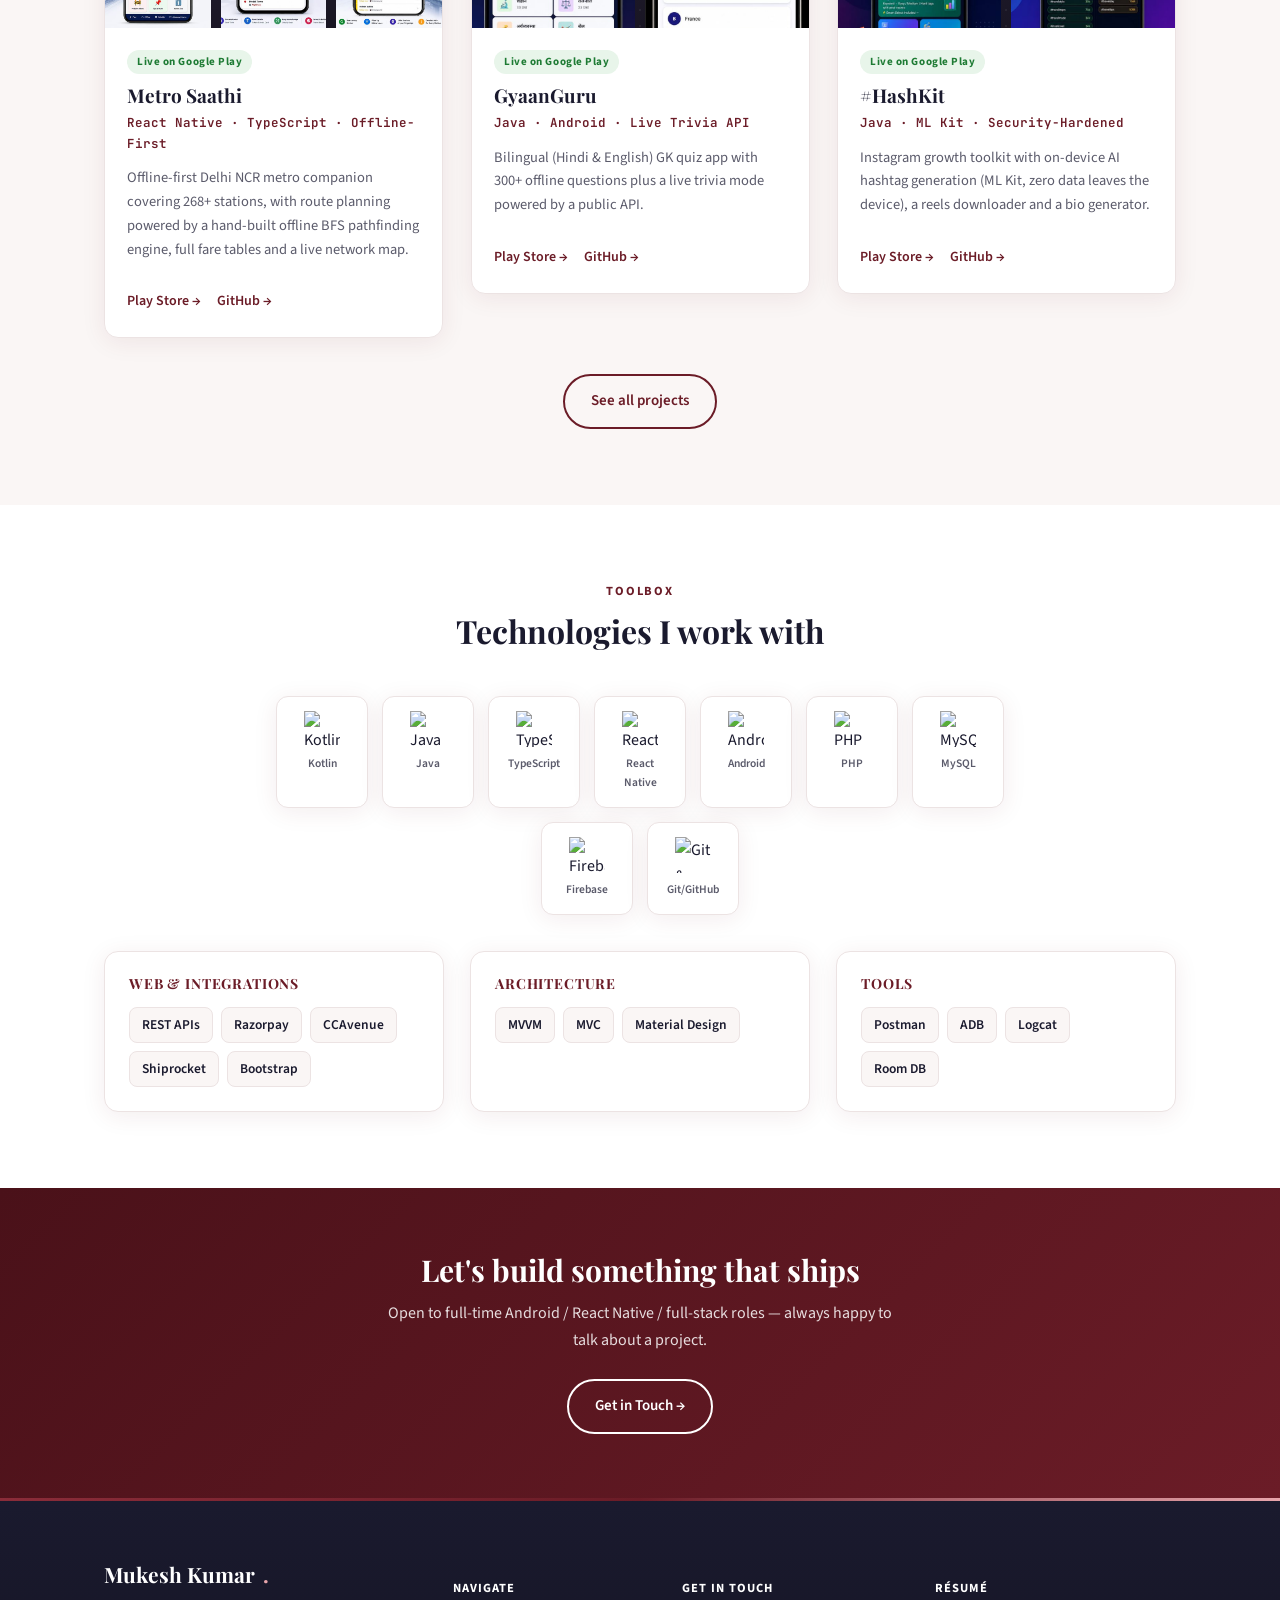
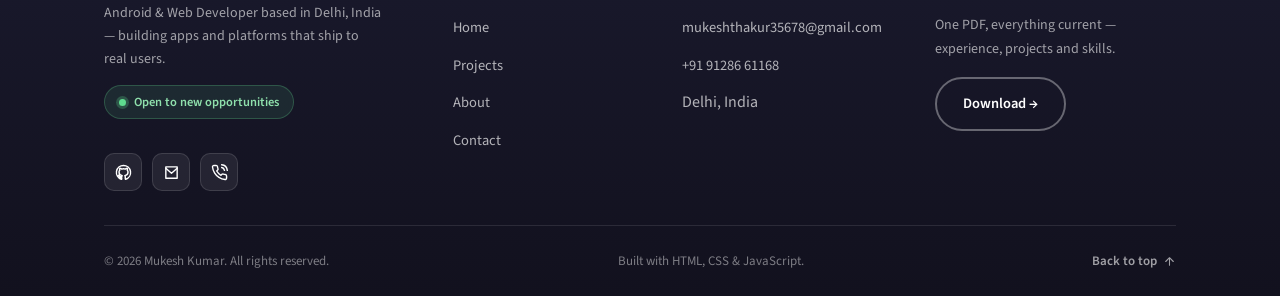
==== commit 5c1de34d: "Polish project cards and rebuild footer for a more premium feel - Project screenshots: fixed the awk" ====
--- a/index.html
+++ b/index.html
@@ -107,9 +107,9 @@
 
       <div class="proj-card reveal">
         <div class="proj-shots">
-          <img src="assets/img/metro-1.jpg" alt="Metro Saathi home screen">
-          <img src="assets/img/metro-2.jpg" alt="Metro Saathi route screen">
-          <img src="assets/img/metro-3.jpg" alt="Metro Saathi stations screen">
+          <div class="shot-wrap"><img src="assets/img/metro-1.jpg" alt="Metro Saathi home screen"></div>
+          <div class="shot-wrap"><img src="assets/img/metro-2.jpg" alt="Metro Saathi route screen"></div>
+          <div class="shot-wrap"><img src="assets/img/metro-3.jpg" alt="Metro Saathi stations screen"></div>
         </div>
         <div class="proj-body">
           <span class="proj-status">Live on Google Play</span>
@@ -125,8 +125,8 @@
 
       <div class="proj-card reveal">
         <div class="proj-shots">
-          <img src="assets/img/gyaanguru-1.jpg" alt="GyaanGuru home screen">
-          <img src="assets/img/gyaanguru-2.jpg" alt="GyaanGuru quiz screen">
+          <div class="shot-wrap"><img src="assets/img/gyaanguru-1.jpg" alt="GyaanGuru home screen"></div>
+          <div class="shot-wrap"><img src="assets/img/gyaanguru-2.jpg" alt="GyaanGuru quiz screen"></div>
         </div>
         <div class="proj-body">
           <span class="proj-status">Live on Google Play</span>
@@ -142,8 +142,8 @@
 
       <div class="proj-card reveal">
         <div class="proj-shots">
-          <img src="assets/img/hashkit-1.jpg" alt="HashKit home screen">
-          <img src="assets/img/hashkit-2.jpg" alt="HashKit hashtag search screen">
+          <div class="shot-wrap"><img src="assets/img/hashkit-1.jpg" alt="HashKit home screen"></div>
+          <div class="shot-wrap"><img src="assets/img/hashkit-2.jpg" alt="HashKit hashtag search screen"></div>
         </div>
         <div class="proj-body">
           <span class="proj-status">Live on Google Play</span>
@@ -217,22 +217,44 @@
 
 <footer class="site">
   <div class="container">
-    <div class="footer-top">
-      <div>
-        <div class="footer-brand">Mukesh Kumar</div>
-        <p style="margin:0;font-size:14px;max-width:320px;">Android &amp; Web Developer, Delhi, India.</p>
-      </div>
-      <div class="footer-links">
-        <a href="index.html">Home</a>
-        <a href="projects.html">Projects</a>
-        <a href="about.html">About</a>
-        <a href="contact.html">Contact</a>
-        <a href="https://github.com/mukeshkumar356" target="_blank" rel="noopener">GitHub</a>
+    <div class="footer-grid">
+      <div class="footer-col">
+        <div class="footer-brand">Mukesh Kumar<span class="dot">.</span></div>
+        <p>Android &amp; Web Developer based in Delhi, India — building apps and platforms that ship to real users.</p>
+        <div class="footer-status"><span class="status-dot"></span> Open to new opportunities</div>
+        <div class="footer-social">
+          <a href="https://github.com/mukeshkumar356" target="_blank" rel="noopener" aria-label="GitHub"><svg viewBox="0 0 24 24" fill="none" stroke-width="2" stroke-linecap="round" stroke-linejoin="round"><path d="M12 2a10 10 0 0 0-3.16 19.49c.5.09.68-.22.68-.48v-1.7c-2.78.6-3.37-1.34-3.37-1.34-.46-1.16-1.11-1.47-1.11-1.47-.91-.62.07-.61.07-.61 1 .07 1.53 1.03 1.53 1.03.9 1.53 2.36 1.09 2.93.83.09-.65.35-1.09.63-1.34-2.22-.25-4.56-1.11-4.56-4.94 0-1.1.39-1.99 1.03-2.69-.1-.25-.45-1.27.1-2.65 0 0 .84-.27 2.75 1.03a9.53 9.53 0 0 1 5 0c1.91-1.3 2.75-1.03 2.75-1.03.55 1.38.2 2.4.1 2.65.64.7 1.03 1.59 1.03 2.69 0 3.84-2.34 4.68-4.57 4.93.36.31.68.92.68 1.85v2.74c0 .27.18.58.69.48A10 10 0 0 0 12 2Z"/></svg></a>
+          <a href="mailto:mukeshthakur35678@gmail.com" aria-label="Email"><svg viewBox="0 0 24 24" fill="none" stroke-width="2" stroke-linecap="round" stroke-linejoin="round"><path d="M4 4h16v16H4z"/><path d="m4 6 8 7 8-7"/></svg></a>
+          <a href="tel:+919128661168" aria-label="Phone"><svg viewBox="0 0 24 24" fill="none" stroke-width="2" stroke-linecap="round" stroke-linejoin="round"><path d="M15.05 5A5 5 0 0 1 19 8.95M15.05 1A9 9 0 0 1 23 8.94m-1 7.98v3a2 2 0 0 1-2.18 2 19.79 19.79 0 0 1-8.63-3.07 19.5 19.5 0 0 1-6-6 19.79 19.79 0 0 1-3.07-8.67A2 2 0 0 1 4.11 2h3a2 2 0 0 1 2 1.72c.127.96.362 1.903.7 2.81a2 2 0 0 1-.45 2.11L8.09 9.91a16 16 0 0 0 6 6l1.27-1.27a2 2 0 0 1 2.11-.45c.907.338 1.85.573 2.81.7A2 2 0 0 1 22 16.92z"/></svg></a>
+        </div>
+      </div>
+      <div class="footer-col">
+        <h5>Navigate</h5>
+        <ul>
+          <li><a href="index.html">Home</a></li>
+          <li><a href="projects.html">Projects</a></li>
+          <li><a href="about.html">About</a></li>
+          <li><a href="contact.html">Contact</a></li>
+        </ul>
+      </div>
+      <div class="footer-col">
+        <h5>Get In Touch</h5>
+        <ul>
+          <li><a href="mailto:mukeshthakur35678@gmail.com">mukeshthakur35678@gmail.com</a></li>
+          <li><a href="tel:+919128661168">+91 91286 61168</a></li>
+          <li><span style="color:rgba(255,255,255,0.68);">Delhi, India</span></li>
+        </ul>
+      </div>
+      <div class="footer-col">
+        <h5>Résumé</h5>
+        <p style="margin-bottom:16px;">One PDF, everything current — experience, projects and skills.</p>
+        <a href="assets/Mukesh_Kumar_Resume.pdf" class="btn btn-outline" style="border-color:rgba(255,255,255,0.35);color:#fff;" target="_blank" rel="noopener">Download →</a>
       </div>
     </div>
     <div class="footer-bottom">
       <span>© <span id="year">2026</span> Mukesh Kumar. All rights reserved.</span>
-      <span>Built with HTML, CSS &amp; JavaScript — hosted on GitHub Pages.</span>
+      <span>Built with HTML, CSS &amp; JavaScript.</span>
+      <button class="back-to-top" id="backToTop" type="button">Back to top <svg viewBox="0 0 24 24" fill="none" stroke-width="2" stroke-linecap="round" stroke-linejoin="round"><path d="M12 19V5M5 12l7-7 7 7"/></svg></button>
     </div>
   </div>
 </footer>
--- a/assets/css/style.css
+++ b/assets/css/style.css
@@ -282,9 +282,44 @@
   will-change:transform;
 }
 .proj-card:hover{box-shadow:var(--shadow-lg);}
-.proj-shots{display:flex;background:var(--bg-alt);}
-.proj-shots img{width:33.34%;border-right:1px solid var(--border);object-fit:cover;height:190px;}
-.proj-shots img:last-child{border-right:none;}
+.proj-shots{
+  display:flex;gap:10px;padding:0;
+  background:linear-gradient(165deg,#2a2438,#161320);
+  overflow:hidden;position:relative;
+}
+.proj-shots::before{
+  content:'';position:absolute;inset:0;
+  background-image:radial-gradient(rgba(255,255,255,0.06) 1px,transparent 1px);
+  background-size:16px 16px;pointer-events:none;
+}
+.proj-shots .shot-wrap{flex:1 1 0;min-width:0;overflow:hidden;position:relative;}
+.proj-shots img{
+  width:100%;height:186px;object-fit:cover;object-position:top center;
+  transition:transform .45s ease;
+  display:block;
+}
+.proj-card:hover .proj-shots img{transform:scale(1.06);}
+
+/* Featured/wide case-study card: a side-by-side layout (image rail +
+   content) instead of a stretched horizontal banner — avoids acres of
+   empty dark space around just 2 portrait screenshots. */
+.proj-card.featured-case{flex-direction:row;align-items:stretch;}
+.featured-case .proj-shots{
+  flex:0 0 300px;display:flex;justify-content:center;align-items:center;
+  gap:18px;padding:30px 20px;
+}
+.featured-case .proj-shots .shot-wrap{flex:0 0 auto;}
+.featured-case .proj-shots img{
+  width:auto;height:230px;object-fit:contain;
+  filter:drop-shadow(0 16px 22px rgba(0,0,0,0.5));
+}
+.featured-case .proj-body{flex:1;min-width:0;}
+.proj-card.featured-case:hover .proj-shots img{transform:none;}
+@media (max-width:760px){
+  .proj-card.featured-case{flex-direction:column;}
+  .featured-case .proj-shots{flex:0 0 auto;width:100%;padding:26px 20px;}
+}
+@media (max-width:420px){.featured-case .proj-shots img{height:190px;}}
 .proj-body{padding:22px 22px 24px;display:flex;flex-direction:column;flex:1;}
 .proj-status{
   display:inline-block;font-size:11px;font-weight:700;letter-spacing:.05em;
@@ -304,7 +339,7 @@
 @media (max-width:560px){.case-study{grid-template-columns:minmax(0,1fr);}}
 
 @media (max-width:980px){.proj-grid{grid-template-columns:repeat(2,minmax(0,1fr));}}
-@media (max-width:680px){.proj-grid{grid-template-columns:minmax(0,1fr);} .proj-shots img{height:220px;}}
+@media (max-width:680px){.proj-grid{grid-template-columns:minmax(0,1fr);} .proj-shots img{height:200px;}}
 
 /* ---------- Skills ---------- */
 .skill-groups{display:grid;grid-template-columns:repeat(3,minmax(0,1fr));gap:26px;}
@@ -381,13 +416,51 @@
 .cta-band p{color:rgba(255,255,255,0.85);max-width:520px;margin:0 auto 26px;}
 
 /* ---------- Footer ---------- */
-footer.site{background:var(--ink);color:rgba(255,255,255,0.72);padding:44px 0 28px;}
-.footer-top{display:flex;justify-content:space-between;align-items:flex-start;flex-wrap:wrap;gap:24px;padding-bottom:26px;border-bottom:1px solid rgba(255,255,255,0.12);}
-.footer-brand{font-family:'Playfair Display',serif;font-size:19px;font-weight:700;color:#fff;margin-bottom:8px;}
-.footer-links{display:flex;gap:28px;flex-wrap:wrap;}
-.footer-links a{color:rgba(255,255,255,0.72);font-size:14.5px;}
-.footer-links a:hover{color:#fff;}
-.footer-bottom{padding-top:20px;font-size:13px;color:rgba(255,255,255,0.5);display:flex;justify-content:space-between;flex-wrap:wrap;gap:10px;}
+footer.site{
+  background:linear-gradient(180deg,var(--ink) 0%,#12111e 100%);
+  color:rgba(255,255,255,0.72);padding:0;position:relative;
+  border-top:3px solid transparent;
+  border-image:linear-gradient(90deg,var(--maroon-light),var(--maroon),var(--accent)) 1;
+}
+.footer-grid{
+  display:grid;grid-template-columns:1.3fr .8fr .9fr 1fr;gap:36px;
+  padding:56px 0 34px;border-bottom:1px solid rgba(255,255,255,0.1);
+}
+.footer-brand{font-family:'Playfair Display',serif;font-size:21px;font-weight:700;color:#fff;margin-bottom:10px;display:flex;align-items:center;gap:8px;}
+.footer-brand .dot{color:var(--accent);}
+.footer-col p{font-size:14px;color:rgba(255,255,255,0.6);max-width:280px;}
+.footer-col h5{
+  color:#fff;font-size:12.5px;text-transform:uppercase;letter-spacing:.08em;
+  font-family:'Source Sans 3',sans-serif;font-weight:700;margin-bottom:16px;
+}
+.footer-col ul{display:flex;flex-direction:column;gap:11px;}
+.footer-col a{color:rgba(255,255,255,0.68);font-size:14.5px;}
+.footer-col a:hover{color:#fff;}
+.footer-social{display:flex;gap:10px;margin-top:18px;}
+.footer-social a{
+  width:38px;height:38px;border-radius:10px;background:rgba(255,255,255,0.07);
+  border:1px solid rgba(255,255,255,0.12);
+  display:flex;align-items:center;justify-content:center;transition:all .2s ease;
+}
+.footer-social a:hover{background:var(--maroon);border-color:var(--maroon);transform:translateY(-2px);}
+.footer-social svg{width:17px;height:17px;stroke:#fff;}
+.footer-status{
+  display:inline-flex;align-items:center;gap:8px;
+  background:rgba(95,220,143,0.1);border:1px solid rgba(95,220,143,0.25);
+  border-radius:999px;padding:6px 14px;font-size:12.5px;font-weight:600;color:#8fe0ac;margin-bottom:16px;
+}
+.footer-bottom{
+  padding:20px 0;font-size:13px;color:rgba(255,255,255,0.45);
+  display:flex;justify-content:space-between;align-items:center;flex-wrap:wrap;gap:10px;
+}
+.back-to-top{
+  display:inline-flex;align-items:center;gap:6px;color:rgba(255,255,255,0.6);
+  font-size:13px;font-weight:600;cursor:pointer;background:none;border:none;font-family:inherit;padding:6px 0;
+}
+.back-to-top:hover{color:#fff;}
+.back-to-top svg{width:13px;height:13px;stroke:currentColor;}
+@media (max-width:860px){.footer-grid{grid-template-columns:1fr 1fr;}}
+@media (max-width:560px){.footer-grid{grid-template-columns:1fr;gap:30px;}}
 
 /* ---------- Page header (inner pages) ---------- */
 .page-hero{
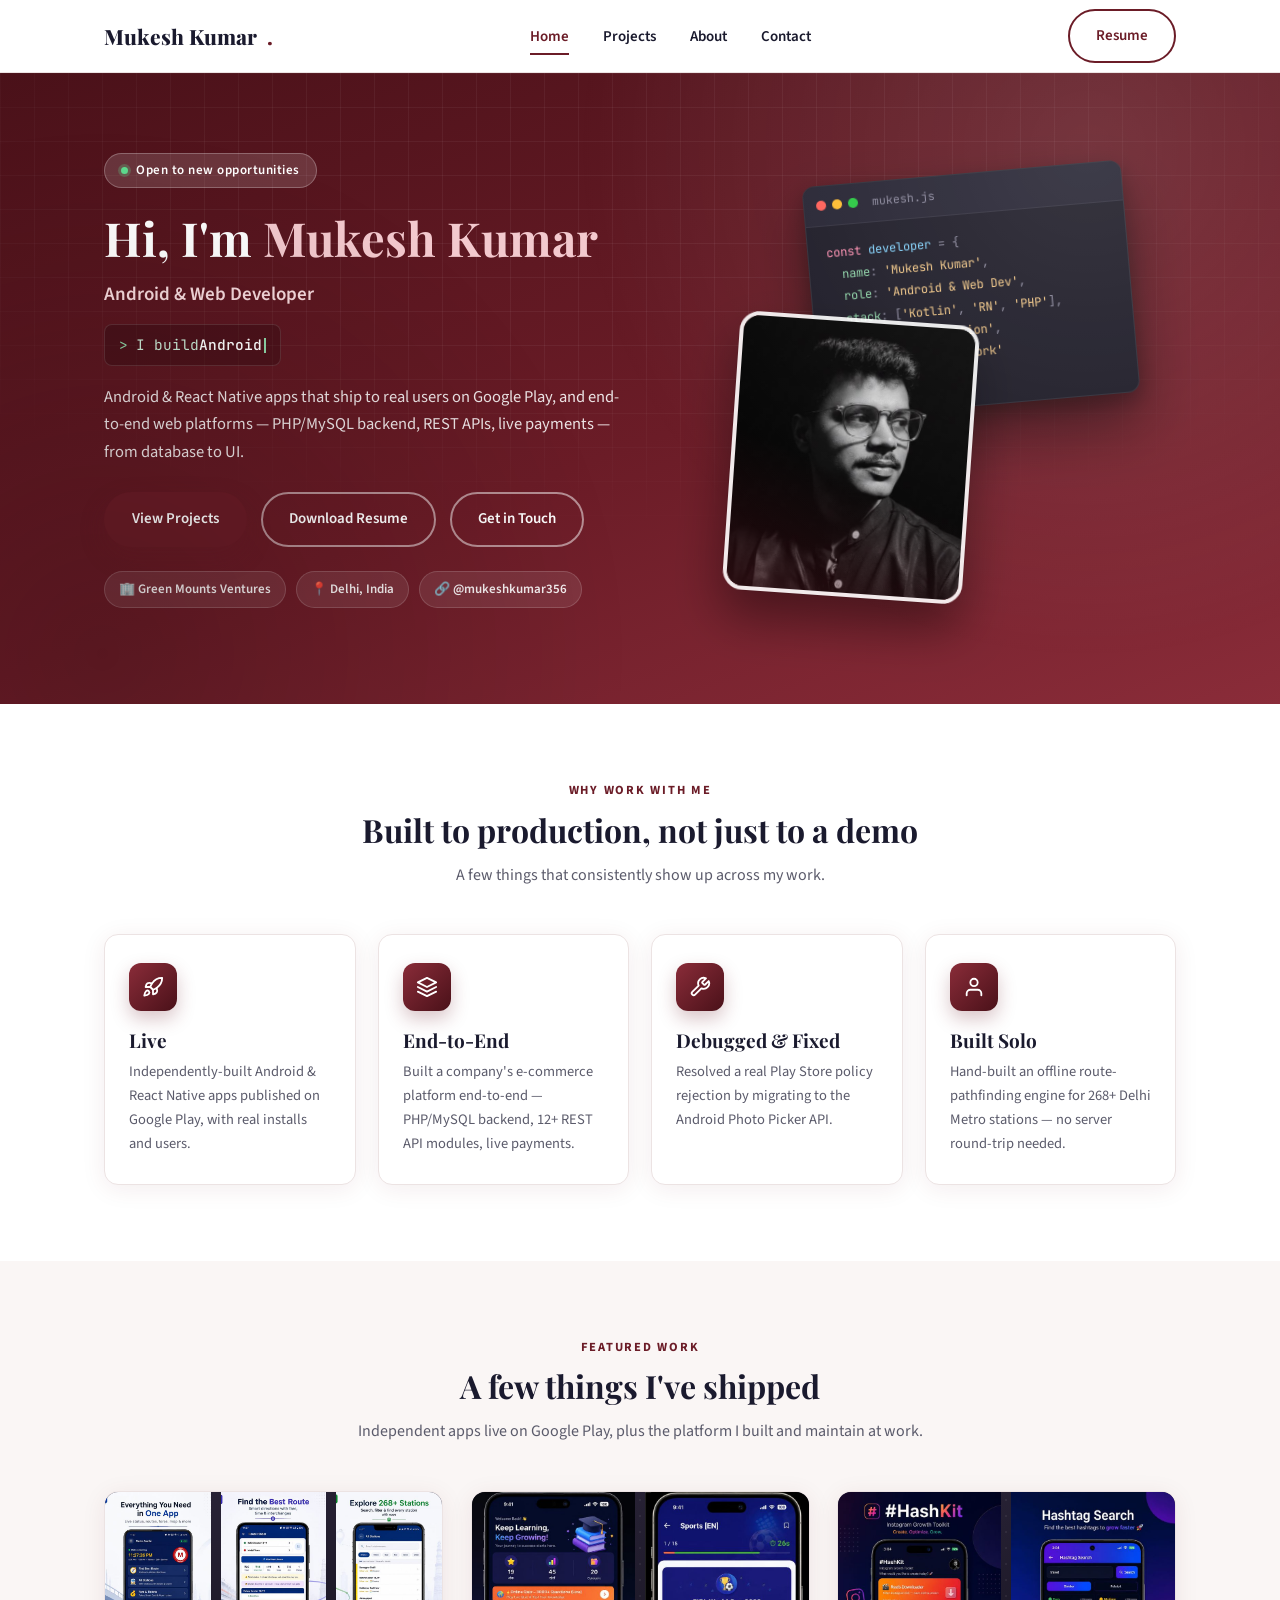
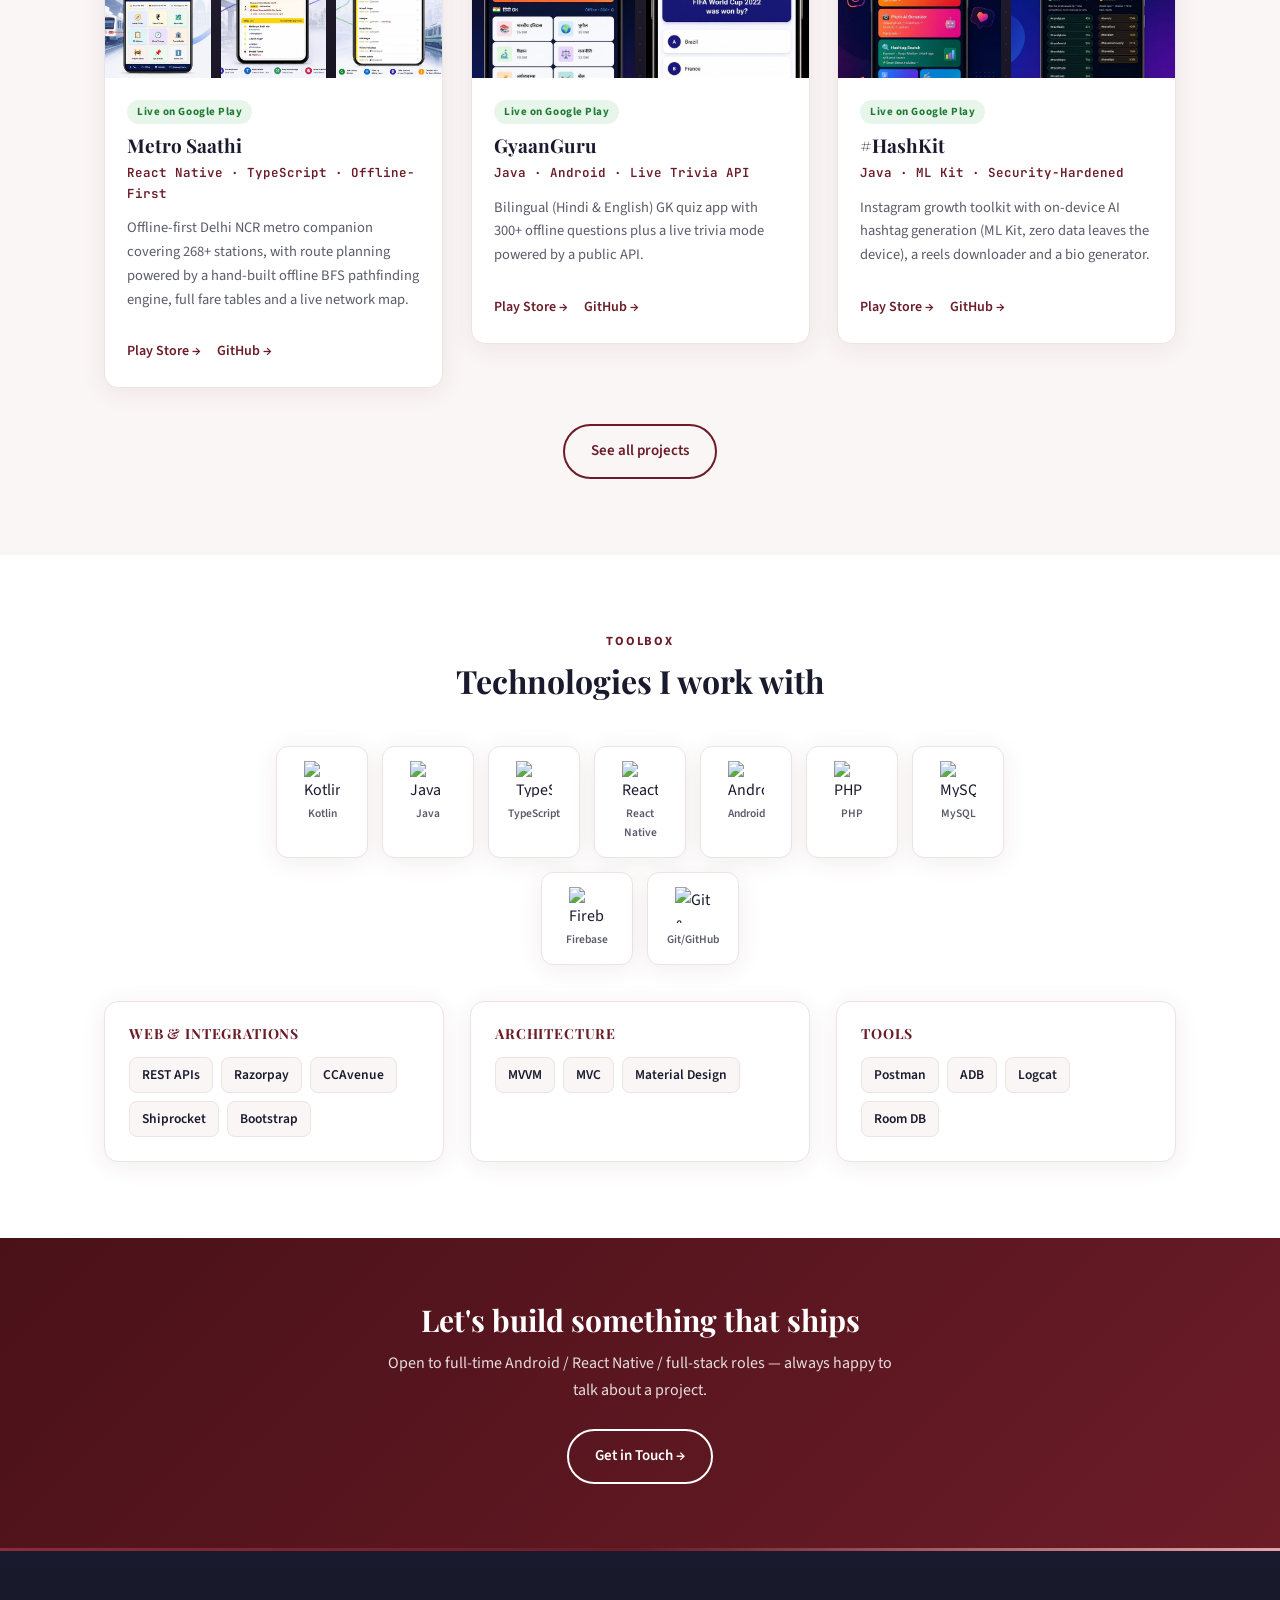
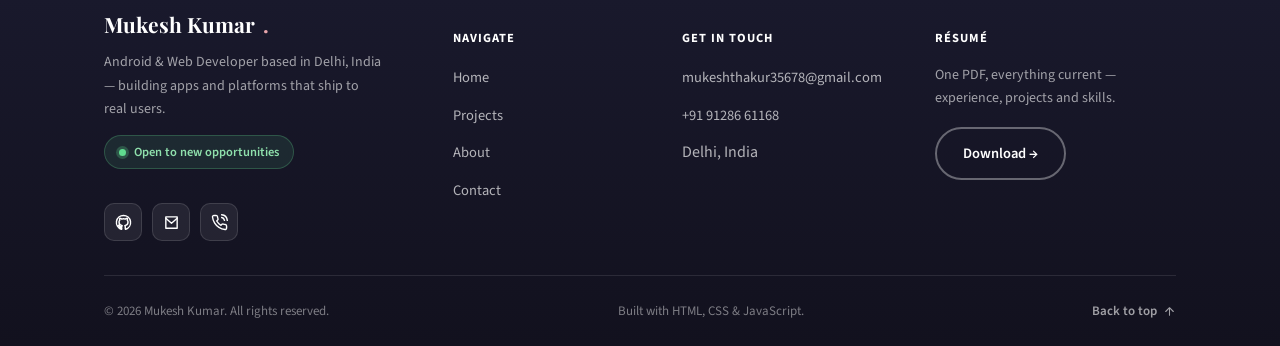
==== commit 73f9e296: "Give the 'Why work with me' highlight cards real icons Replaced the plain maroon word labels (Live/E" ====
--- a/index.html
+++ b/index.html
@@ -77,19 +77,23 @@
     </div>
     <div class="highlights">
       <div class="highlight-card reveal">
-        <div class="hi-num">Live</div>
+        <div class="hi-icon"><svg viewBox="0 0 24 24" fill="none" stroke-width="2" stroke-linecap="round" stroke-linejoin="round"><path d="M4.5 16.5c-1.5 1.26-2 5-2 5s3.74-.5 5-2c.71-.84.7-2.13-.09-2.91a2.18 2.18 0 0 0-2.91-.09z"/><path d="m12 15-3-3a22 22 0 0 1 2-3.95A12.88 12.88 0 0 1 22 2c0 2.72-.78 7.5-6 11a22.35 22.35 0 0 1-4 2z"/><path d="M9 12H4s.55-3.03 2-4c1.62-1.08 5 0 5 0"/><path d="M12 15v5s3.03-.55 4-2c1.08-1.62 0-5 0-5"/></svg></div>
+        <h4 class="hi-title">Live</h4>
         <p>Independently-built Android &amp; React Native apps published on Google Play, with real installs and users.</p>
       </div>
       <div class="highlight-card reveal">
-        <div class="hi-num">E2E</div>
+        <div class="hi-icon"><svg viewBox="0 0 24 24" fill="none" stroke-width="2" stroke-linecap="round" stroke-linejoin="round"><polygon points="12 2 2 7 12 12 22 7 12 2"/><polyline points="2 17 12 22 22 17"/><polyline points="2 12 12 17 22 12"/></svg></div>
+        <h4 class="hi-title">End-to-End</h4>
         <p>Built a company's e-commerce platform end-to-end — PHP/MySQL backend, 12+ REST API modules, live payments.</p>
       </div>
       <div class="highlight-card reveal">
-        <div class="hi-num">Fixed</div>
+        <div class="hi-icon"><svg viewBox="0 0 24 24" fill="none" stroke-width="2" stroke-linecap="round" stroke-linejoin="round"><path d="M14.7 6.3a1 1 0 0 0 0 1.4l1.6 1.6a1 1 0 0 0 1.4 0l3.77-3.77a6 6 0 0 1-7.94 7.94l-6.91 6.91a2.12 2.12 0 0 1-3-3l6.91-6.91a6 6 0 0 1 7.94-7.94z"/></svg></div>
+        <h4 class="hi-title">Debugged &amp; Fixed</h4>
         <p>Resolved a real Play Store policy rejection by migrating to the Android Photo Picker API.</p>
       </div>
       <div class="highlight-card reveal">
-        <div class="hi-num">Solo</div>
+        <div class="hi-icon"><svg viewBox="0 0 24 24" fill="none" stroke-width="2" stroke-linecap="round" stroke-linejoin="round"><path d="M20 21v-2a4 4 0 0 0-4-4H8a4 4 0 0 0-4 4v2"/><circle cx="12" cy="7" r="4"/></svg></div>
+        <h4 class="hi-title">Built Solo</h4>
         <p>Hand-built an offline route-pathfinding engine for 268+ Delhi Metro stations — no server round-trip needed.</p>
       </div>
     </div>
--- a/assets/css/style.css
+++ b/assets/css/style.css
@@ -248,12 +248,27 @@
 /* ---------- Highlight strip ---------- */
 .highlights{display:grid;grid-template-columns:repeat(4,minmax(0,1fr));gap:22px;}
 .highlight-card{
+  position:relative;overflow:hidden;
   background:#fff;border:1px solid var(--border);border-radius:var(--radius);
-  padding:26px 22px;box-shadow:var(--shadow);
+  padding:28px 24px;box-shadow:var(--shadow);
   transition:transform .22s ease,box-shadow .22s ease;
 }
-.highlight-card:hover{transform:translateY(-5px);box-shadow:var(--shadow-lg);}
+.highlight-card::before{
+  content:'';position:absolute;top:0;left:0;right:0;height:3px;
+  background:linear-gradient(90deg,var(--maroon-light),var(--maroon));
+  transform:scaleX(0);transform-origin:left;transition:transform .3s ease;
+}
+.highlight-card:hover{transform:translateY(-6px);box-shadow:var(--shadow-lg);}
+.highlight-card:hover::before{transform:scaleX(1);}
+.hi-icon{
+  width:48px;height:48px;border-radius:12px;
+  background:linear-gradient(135deg,var(--maroon-light),var(--maroon-dark));
+  display:flex;align-items:center;justify-content:center;
+  margin-bottom:18px;box-shadow:0 8px 18px rgba(107,28,39,0.25);
+}
+.hi-icon svg{width:22px;height:22px;stroke:#fff;}
 .highlight-card .hi-num{font-family:'Playfair Display',serif;font-size:26px;color:var(--maroon);margin-bottom:8px;font-weight:700;}
+.highlight-card h4.hi-title{font-family:'Playfair Display',serif;font-size:19px;margin-bottom:8px;color:var(--ink);}
 .highlight-card p{color:var(--gray);font-size:14.5px;margin:0;}
 @media (max-width:900px){.highlights{grid-template-columns:repeat(2,minmax(0,1fr));}}
 @media (max-width:520px){.highlights{grid-template-columns:minmax(0,1fr);}}
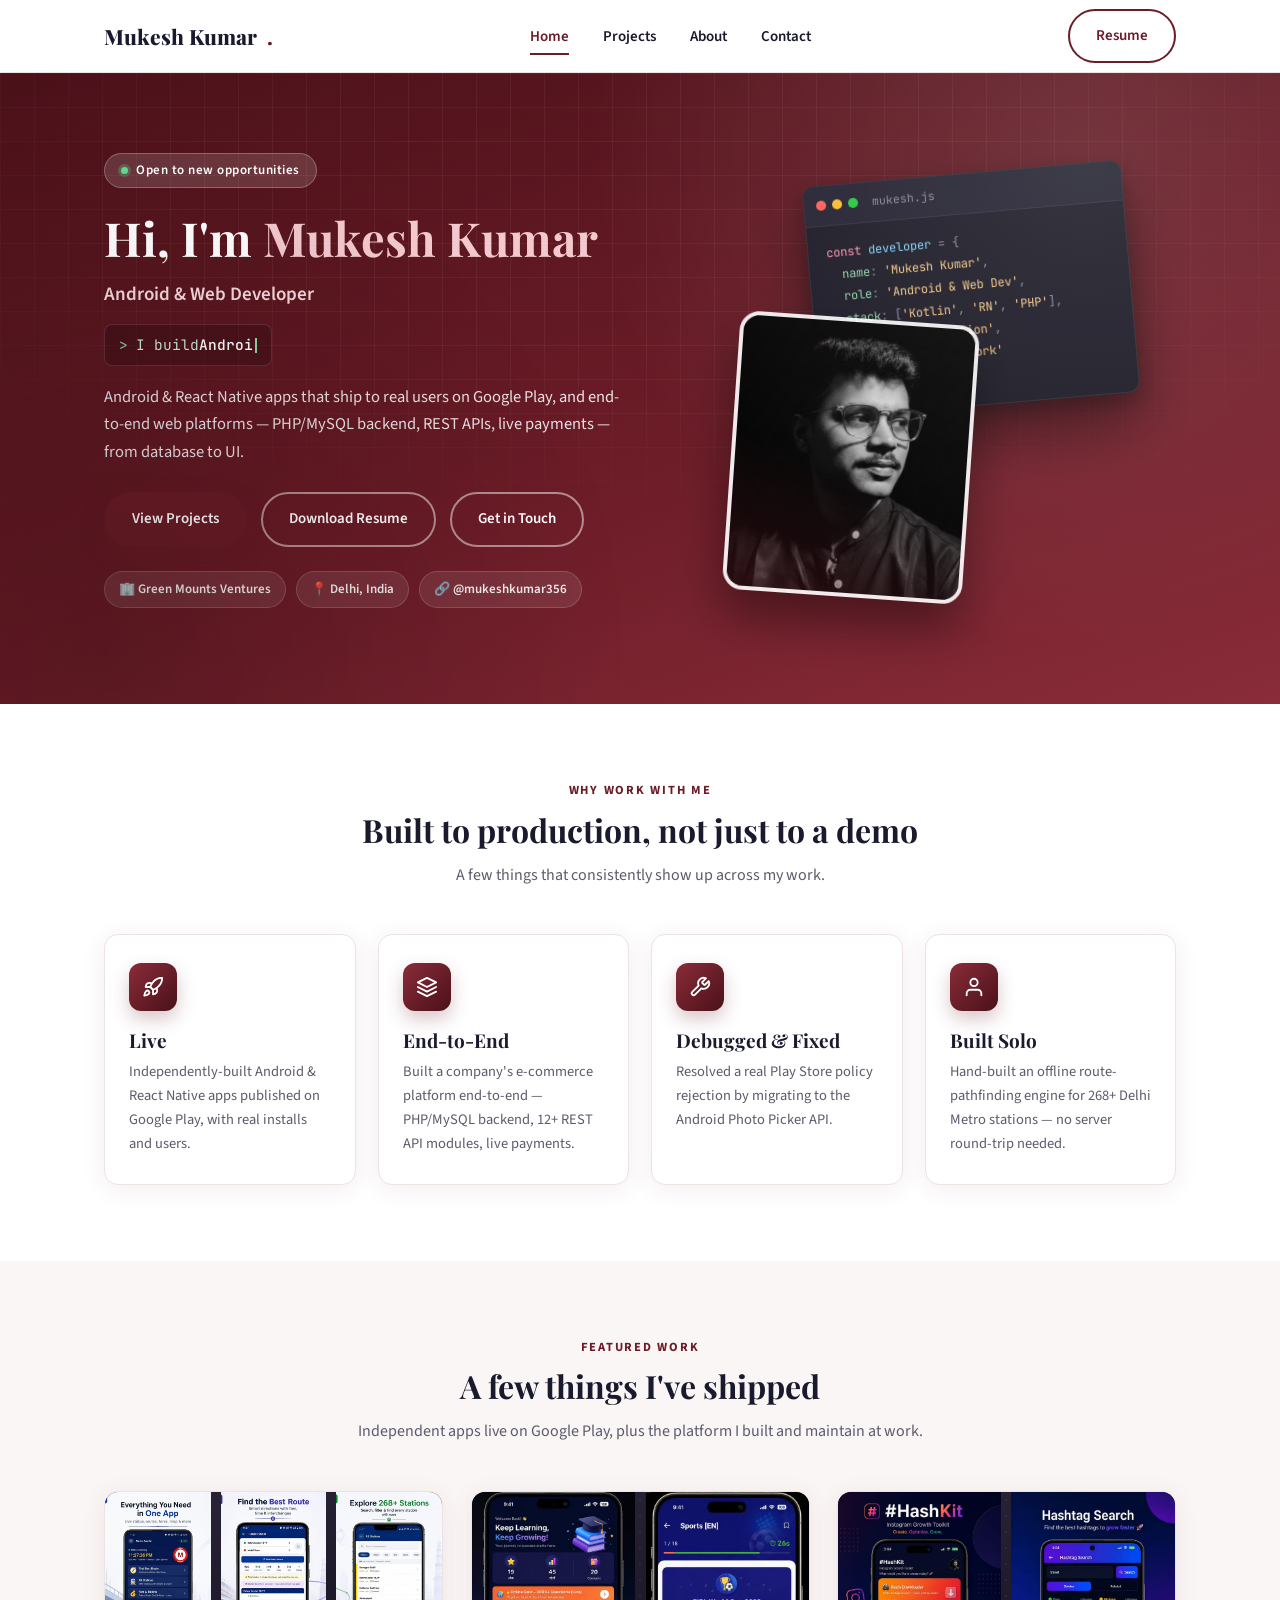
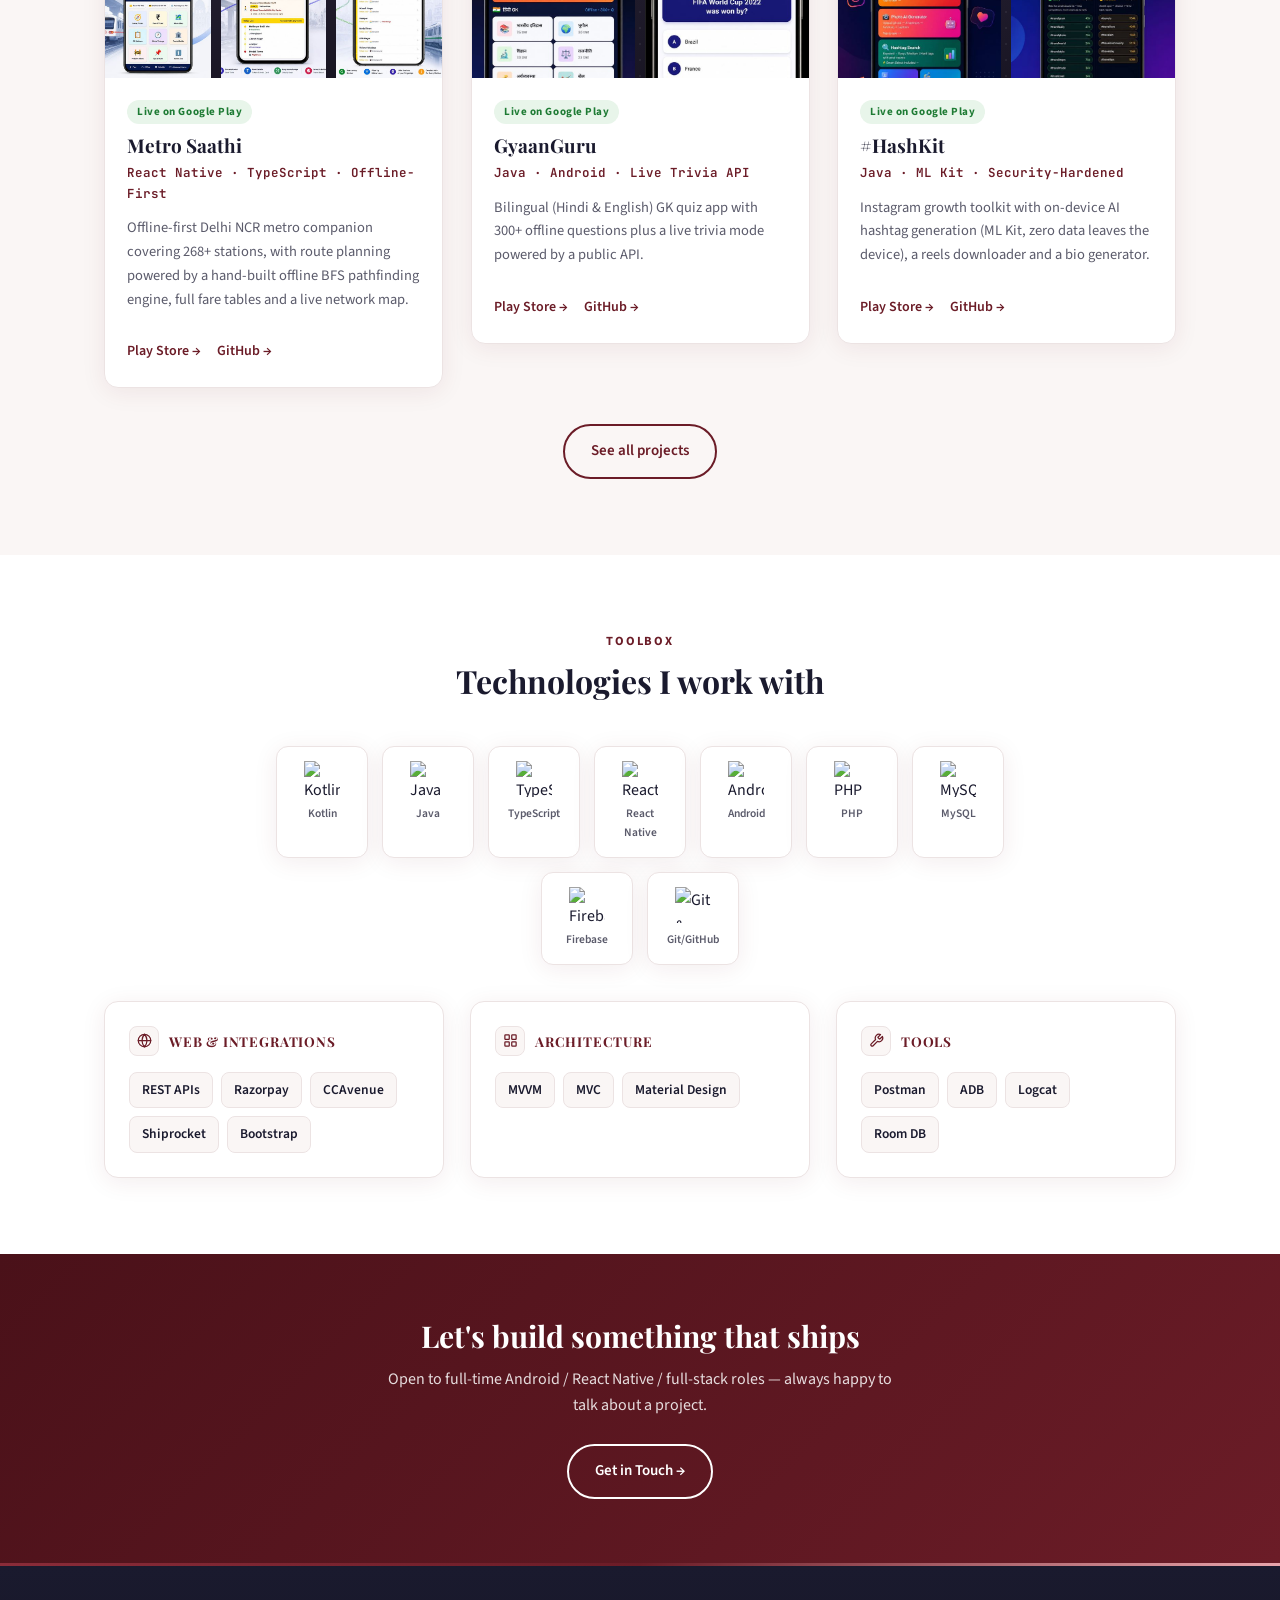
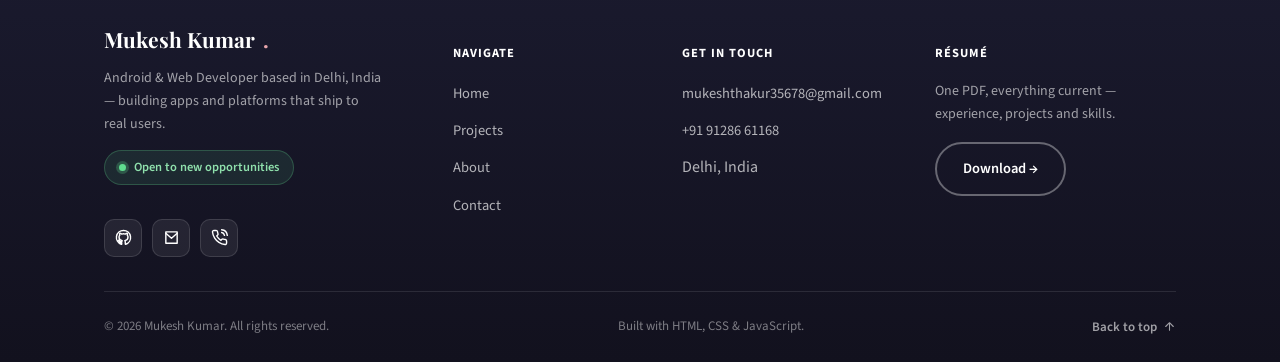
==== commit 20a7cf5d: "Add icon badges to all skill-category cards Web & Integrations, Architecture, Tools (home) and Langu" ====
--- a/index.html
+++ b/index.html
@@ -188,20 +188,20 @@
     <div style="margin-top:36px;">
       <div class="skill-groups">
         <div class="skill-card reveal">
-          <h4>Web &amp; Integrations</h4>
+          <h4><span class="sk-icon"><svg viewBox="0 0 24 24" fill="none" stroke-width="2" stroke-linecap="round" stroke-linejoin="round"><circle cx="12" cy="12" r="10"/><line x1="2" y1="12" x2="22" y2="12"/><path d="M12 2a15.3 15.3 0 0 1 4 10 15.3 15.3 0 0 1-4 10 15.3 15.3 0 0 1-4-10 15.3 15.3 0 0 1 4-10z"/></svg></span> Web &amp; Integrations</h4>
           <div class="chip-row">
             <span class="chip">REST APIs</span><span class="chip">Razorpay</span>
             <span class="chip">CCAvenue</span><span class="chip">Shiprocket</span><span class="chip">Bootstrap</span>
           </div>
         </div>
         <div class="skill-card reveal">
-          <h4>Architecture</h4>
+          <h4><span class="sk-icon"><svg viewBox="0 0 24 24" fill="none" stroke-width="2" stroke-linecap="round" stroke-linejoin="round"><rect x="3" y="3" width="7" height="7" rx="1"/><rect x="14" y="3" width="7" height="7" rx="1"/><rect x="14" y="14" width="7" height="7" rx="1"/><rect x="3" y="14" width="7" height="7" rx="1"/></svg></span> Architecture</h4>
           <div class="chip-row">
             <span class="chip">MVVM</span><span class="chip">MVC</span><span class="chip">Material Design</span>
           </div>
         </div>
         <div class="skill-card reveal">
-          <h4>Tools</h4>
+          <h4><span class="sk-icon"><svg viewBox="0 0 24 24" fill="none" stroke-width="2" stroke-linecap="round" stroke-linejoin="round"><path d="M14.7 6.3a1 1 0 0 0 0 1.4l1.6 1.6a1 1 0 0 0 1.4 0l3.77-3.77a6 6 0 0 1-7.94 7.94l-6.91 6.91a2.12 2.12 0 0 1-3-3l6.91-6.91a6 6 0 0 1 7.94-7.94z"/></svg></span> Tools</h4>
           <div class="chip-row">
             <span class="chip">Postman</span><span class="chip">ADB</span><span class="chip">Logcat</span><span class="chip">Room DB</span>
           </div>
--- a/assets/css/style.css
+++ b/assets/css/style.css
@@ -358,14 +358,35 @@
 
 /* ---------- Skills ---------- */
 .skill-groups{display:grid;grid-template-columns:repeat(3,minmax(0,1fr));gap:26px;}
-.skill-card{background:#fff;border:1px solid var(--border);border-radius:var(--radius);padding:24px;box-shadow:var(--shadow);transition:box-shadow .2s ease,transform .2s ease;}
+.skill-card{
+  position:relative;overflow:hidden;
+  background:#fff;border:1px solid var(--border);border-radius:var(--radius);
+  padding:24px;box-shadow:var(--shadow);transition:box-shadow .2s ease,transform .2s ease;
+}
+.skill-card::before{
+  content:'';position:absolute;top:0;left:0;right:0;height:3px;
+  background:linear-gradient(90deg,var(--maroon-light),var(--maroon));
+  transform:scaleX(0);transform-origin:left;transition:transform .3s ease;
+}
 .skill-card:hover{box-shadow:var(--shadow-lg);transform:translateY(-3px);}
-.skill-card h4{font-size:14px;text-transform:uppercase;letter-spacing:.06em;color:var(--maroon);margin-bottom:14px;}
+.skill-card:hover::before{transform:scaleX(1);}
+.skill-card h4{
+  display:flex;align-items:center;gap:10px;
+  font-size:13.5px;text-transform:uppercase;letter-spacing:.06em;color:var(--maroon);margin-bottom:16px;
+}
+.sk-icon{
+  width:30px;height:30px;border-radius:8px;flex-shrink:0;
+  background:var(--bg-alt);border:1px solid var(--border);
+  display:flex;align-items:center;justify-content:center;
+}
+.sk-icon svg{width:15px;height:15px;stroke:var(--maroon);}
 .chip-row{display:flex;flex-wrap:wrap;gap:8px;}
 .chip{
   background:var(--bg-alt);border:1px solid var(--border);border-radius:8px;
   padding:6px 12px;font-size:13.5px;font-weight:600;color:var(--ink);
-}
+  transition:background .15s ease,border-color .15s ease;
+}
+.chip:hover{background:#fff;border-color:var(--maroon-light);}
 @media (max-width:900px){.skill-groups{grid-template-columns:minmax(0,1fr) minmax(0,1fr);}}
 @media (max-width:560px){.skill-groups{grid-template-columns:minmax(0,1fr);}}
 
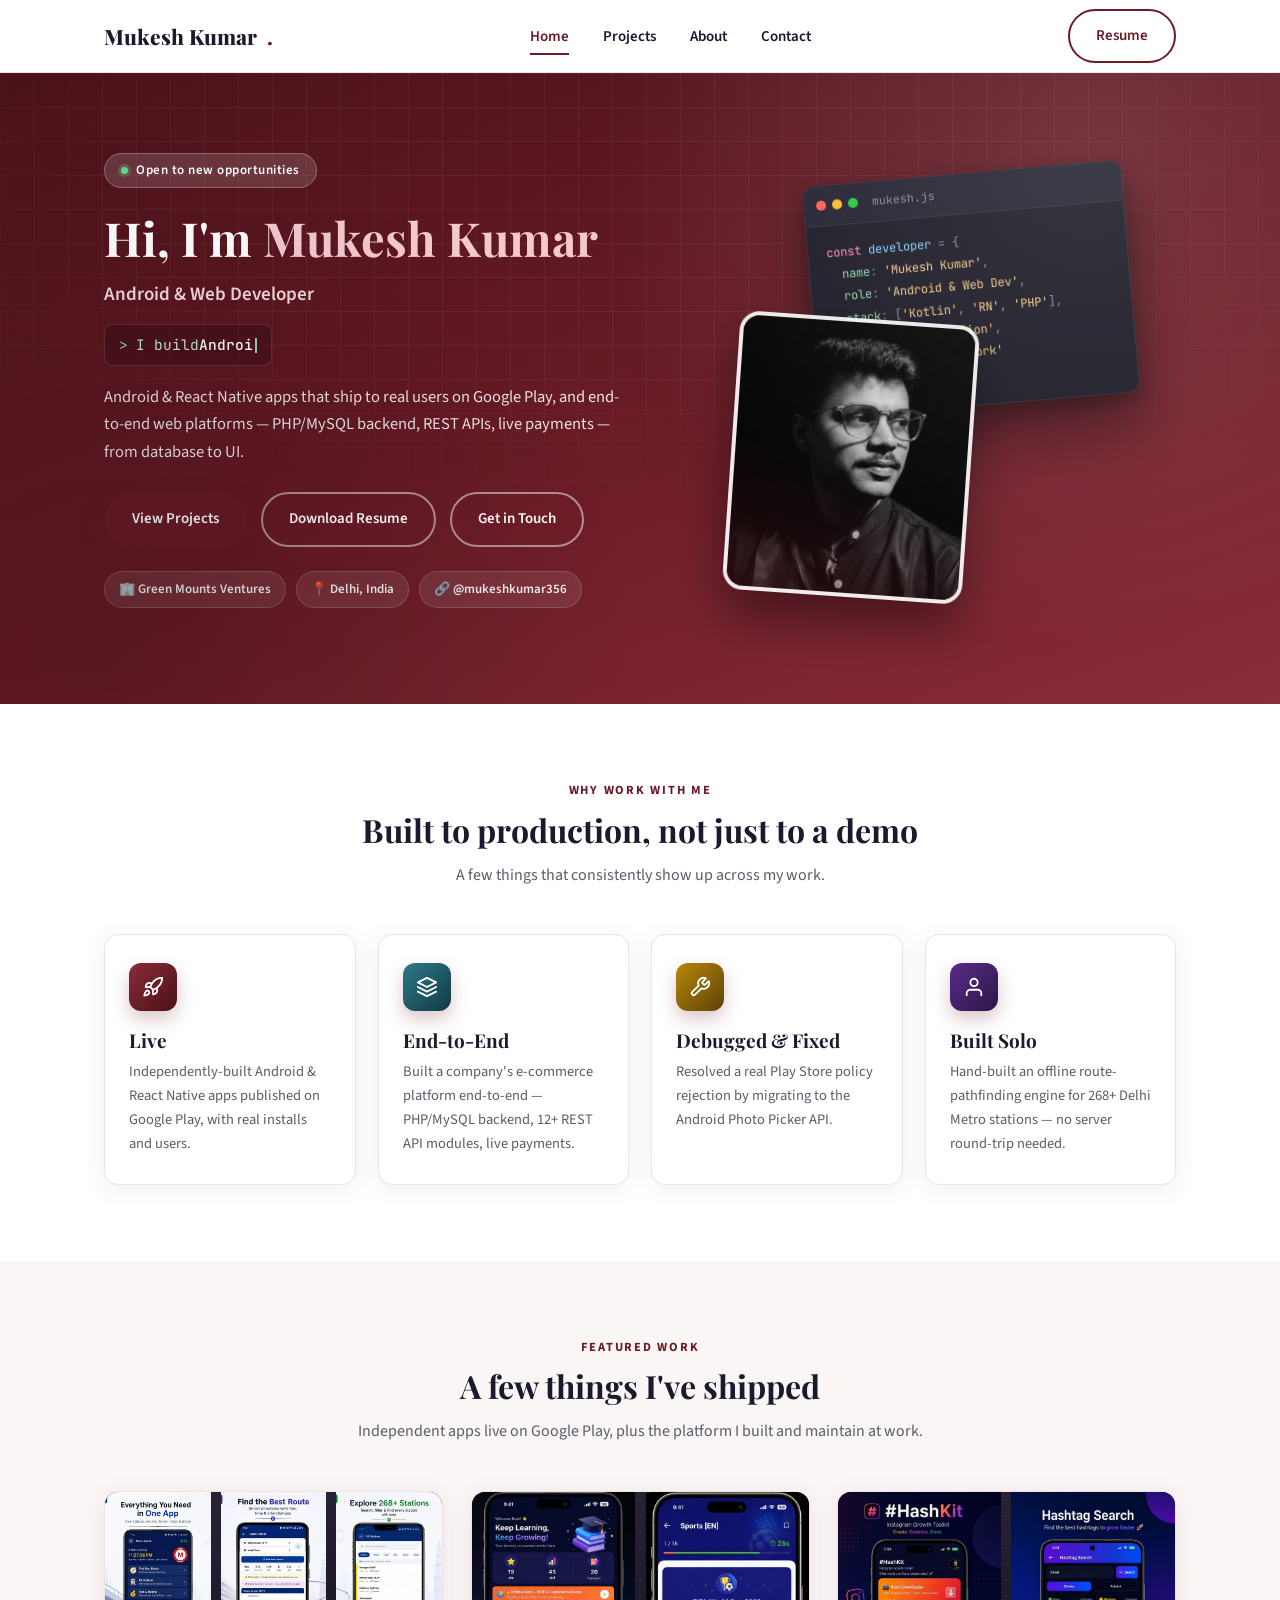
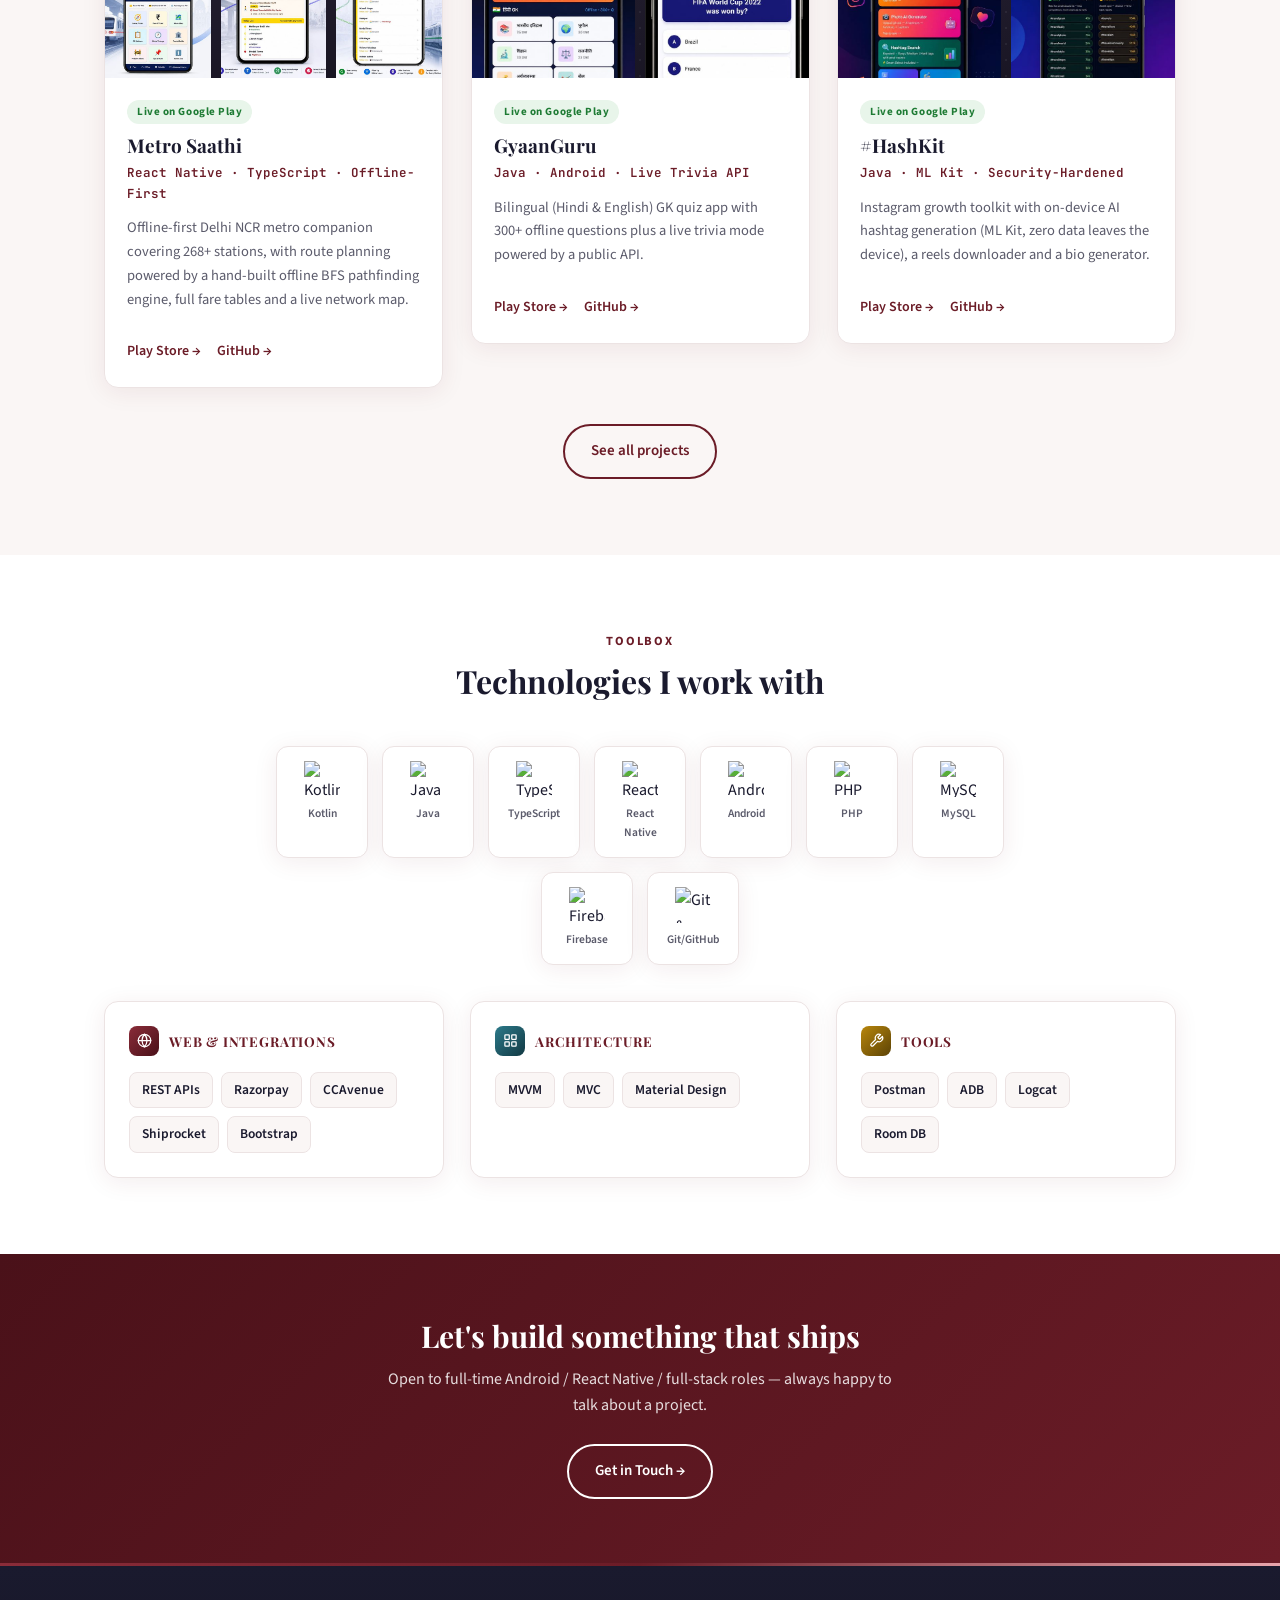
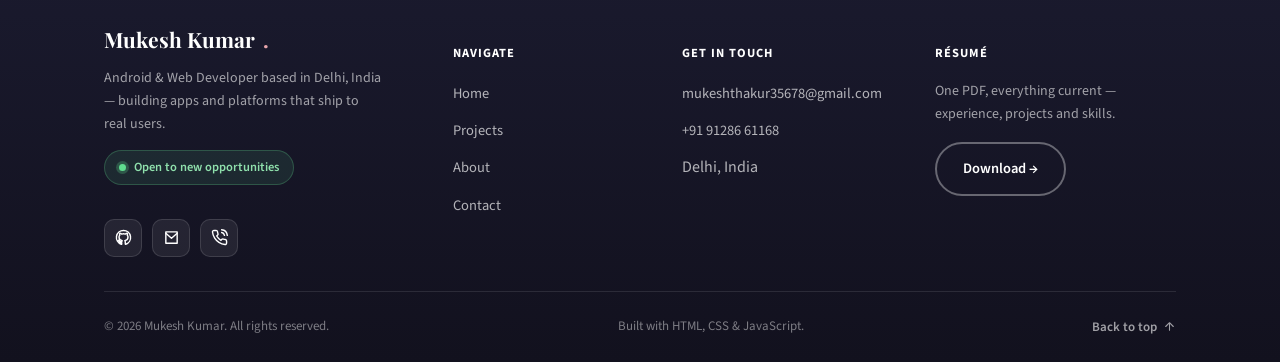
==== commit e4aae5b4: "Add SEO, social-share, PWA and accessibility fundamentals - Open Graph + Twitter Card meta tags on a" ====
--- a/index.html
+++ b/index.html
@@ -5,8 +5,43 @@
 <meta name="viewport" content="width=device-width, initial-scale=1.0">
 <title>Mukesh Kumar — Android &amp; Web Developer</title>
 <meta name="description" content="Mukesh Kumar — Android &amp; Web Developer. Independent Android/React Native apps live on Google Play, plus a company e-commerce platform built end-to-end in PHP/MySQL.">
+<link rel="canonical" href="https://mukeshkumar356.github.io/">
+<meta property="og:type" content="website">
+<meta property="og:title" content="Mukesh Kumar — Android &amp; Web Developer">
+<meta property="og:description" content="Mukesh Kumar — Android &amp; Web Developer. Independent Android/React Native apps live on Google Play, plus a company e-commerce platform built end-to-end in PHP/MySQL.">
+<meta property="og:url" content="https://mukeshkumar356.github.io/">
+<meta property="og:image" content="https://mukeshkumar356.github.io/assets/img/og-image.jpg">
+<meta property="og:site_name" content="Mukesh Kumar">
+<meta name="twitter:card" content="summary_large_image">
+<meta name="twitter:title" content="Mukesh Kumar — Android &amp; Web Developer">
+<meta name="twitter:description" content="Mukesh Kumar — Android &amp; Web Developer. Independent Android/React Native apps live on Google Play, plus a company e-commerce platform built end-to-end in PHP/MySQL.">
+<meta name="twitter:image" content="https://mukeshkumar356.github.io/assets/img/og-image.jpg">
+<link rel="apple-touch-icon" href="assets/img/favicon.png">
+<link rel="manifest" href="manifest.json">
+<meta name="theme-color" content="#6b1c27">
 <link rel="icon" type="image/png" href="assets/img/favicon-32.png">
 <link rel="stylesheet" href="assets/css/style.css">
+<script type="application/ld+json">
+{
+  "@context": "https://schema.org",
+  "@type": "Person",
+  "name": "Mukesh Kumar",
+  "jobTitle": "Android & Web Developer",
+  "url": "https://mukeshkumar356.github.io/",
+  "image": "https://mukeshkumar356.github.io/assets/img/profile.jpg",
+  "sameAs": ["https://github.com/mukeshkumar356"],
+  "worksFor": {
+    "@type": "Organization",
+    "name": "Green Mounts Ventures Pvt. Ltd."
+  },
+  "address": {
+    "@type": "PostalAddress",
+    "addressLocality": "Delhi",
+    "addressCountry": "IN"
+  },
+  "knowsAbout": ["Android Development", "React Native", "Kotlin", "Java", "PHP", "MySQL", "REST APIs"]
+}
+</script>
 </head>
 <body>
 
--- a/assets/css/style.css
+++ b/assets/css/style.css
@@ -265,11 +265,22 @@
   background:linear-gradient(135deg,var(--maroon-light),var(--maroon-dark));
   display:flex;align-items:center;justify-content:center;
   margin-bottom:18px;box-shadow:0 8px 18px rgba(107,28,39,0.25);
+  transition:box-shadow .3s ease,transform .3s ease;
 }
 .hi-icon svg{width:22px;height:22px;stroke:#fff;}
 .highlight-card .hi-num{font-family:'Playfair Display',serif;font-size:26px;color:var(--maroon);margin-bottom:8px;font-weight:700;}
 .highlight-card h4.hi-title{font-family:'Playfair Display',serif;font-size:19px;margin-bottom:8px;color:var(--ink);}
 .highlight-card p{color:var(--gray);font-size:14.5px;margin:0;}
+.highlight-card:hover .hi-icon{transform:scale(1.08);}
+/* Each card gets its own icon color + matching hover glow ring */
+.highlights .highlight-card:nth-child(1) .hi-icon{background:linear-gradient(135deg,#8a2c39,#4a1119);}
+.highlights .highlight-card:nth-child(2) .hi-icon{background:linear-gradient(135deg,#2c7a8a,#123943);}
+.highlights .highlight-card:nth-child(3) .hi-icon{background:linear-gradient(135deg,#b8860b,#5c4306);}
+.highlights .highlight-card:nth-child(4) .hi-icon{background:linear-gradient(135deg,#5a2c8a,#2c1547);}
+.highlights .highlight-card:nth-child(1):hover .hi-icon{box-shadow:0 0 0 8px rgba(138,44,57,0.18),0 10px 22px rgba(138,44,57,0.35);}
+.highlights .highlight-card:nth-child(2):hover .hi-icon{box-shadow:0 0 0 8px rgba(44,122,138,0.18),0 10px 22px rgba(44,122,138,0.35);}
+.highlights .highlight-card:nth-child(3):hover .hi-icon{box-shadow:0 0 0 8px rgba(184,134,11,0.18),0 10px 22px rgba(184,134,11,0.35);}
+.highlights .highlight-card:nth-child(4):hover .hi-icon{box-shadow:0 0 0 8px rgba(90,44,138,0.18),0 10px 22px rgba(90,44,138,0.35);}
 @media (max-width:900px){.highlights{grid-template-columns:repeat(2,minmax(0,1fr));}}
 @media (max-width:520px){.highlights{grid-template-columns:minmax(0,1fr);}}
 
@@ -321,12 +332,20 @@
 .proj-card.featured-case{flex-direction:row;align-items:stretch;}
 .featured-case .proj-shots{
   flex:0 0 300px;display:flex;justify-content:center;align-items:center;
-  gap:18px;padding:30px 20px;
-}
-.featured-case .proj-shots .shot-wrap{flex:0 0 auto;}
+  gap:18px;padding:30px 20px;position:relative;overflow:visible;
+}
+.featured-case .proj-shots::after{
+  content:'';position:absolute;top:50%;left:50%;transform:translate(-50%,-50%);
+  width:230px;height:230px;border-radius:50%;
+  background:radial-gradient(circle,rgba(107,28,39,0.45),rgba(232,165,172,0.15) 55%,transparent 75%);
+  filter:blur(20px);pointer-events:none;z-index:0;
+}
+.featured-case .proj-shots .shot-wrap{flex:0 0 auto;position:relative;z-index:1;transition:transform .3s ease;}
+.featured-case .proj-shots .shot-wrap:hover{transform:translateY(-5px);}
 .featured-case .proj-shots img{
   width:auto;height:230px;object-fit:contain;
-  filter:drop-shadow(0 16px 22px rgba(0,0,0,0.5));
+  border-radius:16px;
+  filter:drop-shadow(0 16px 26px rgba(0,0,0,0.55));
 }
 .featured-case .proj-body{flex:1;min-width:0;}
 .proj-card.featured-case:hover .proj-shots img{transform:none;}
@@ -348,7 +367,20 @@
 .proj-links{display:flex;gap:16px;margin-top:14px;font-size:14px;font-weight:600;}
 
 /* Case-study breakdown (flagship work project) */
-.case-study{display:grid;grid-template-columns:repeat(3,minmax(0,1fr));gap:14px;margin-top:16px;padding-top:16px;border-top:1px dashed var(--border);}
+.case-study{display:grid;grid-template-columns:repeat(3,minmax(0,1fr));gap:18px;margin-top:16px;padding-top:20px;border-top:1px dashed var(--border);}
+.cs-icon{
+  width:34px;height:34px;border-radius:10px;
+  display:flex;align-items:center;justify-content:center;
+  margin-bottom:10px;transition:box-shadow .3s ease,transform .3s ease;
+}
+.cs-icon svg{width:16px;height:16px;stroke:#fff;}
+.cs-block:hover .cs-icon{transform:scale(1.1);}
+.cs-block.cs-problem .cs-icon{background:linear-gradient(135deg,#c0392b,#6b1f14);}
+.cs-block.cs-approach .cs-icon{background:linear-gradient(135deg,#b8860b,#5c4306);}
+.cs-block.cs-result .cs-icon{background:linear-gradient(135deg,#1e7b34,#0f4a1e);}
+.cs-block.cs-problem:hover .cs-icon{box-shadow:0 0 0 6px rgba(192,57,43,0.18);}
+.cs-block.cs-approach:hover .cs-icon{box-shadow:0 0 0 6px rgba(184,134,11,0.18);}
+.cs-block.cs-result:hover .cs-icon{box-shadow:0 0 0 6px rgba(30,123,52,0.18);}
 .cs-block .cs-label{font-size:10.5px;text-transform:uppercase;letter-spacing:.07em;font-weight:700;color:var(--maroon);margin-bottom:5px;display:flex;align-items:center;gap:5px;}
 .cs-block p{font-size:13px;color:var(--gray);margin:0;line-height:1.5;}
 @media (max-width:560px){.case-study{grid-template-columns:minmax(0,1fr);}}
@@ -376,10 +408,25 @@
 }
 .sk-icon{
   width:30px;height:30px;border-radius:8px;flex-shrink:0;
-  background:var(--bg-alt);border:1px solid var(--border);
+  background:linear-gradient(135deg,var(--maroon-light),var(--maroon-dark));
   display:flex;align-items:center;justify-content:center;
-}
-.sk-icon svg{width:15px;height:15px;stroke:var(--maroon);}
+  transition:box-shadow .3s ease,transform .3s ease;
+}
+.sk-icon svg{width:15px;height:15px;stroke:#fff;}
+.skill-card:hover .sk-icon{transform:scale(1.1);}
+/* Each card in a skill-groups/split-2col row gets its own icon color + glow */
+.skill-groups .skill-card:nth-child(1) .sk-icon,.split-2col .skill-card:nth-child(1) .sk-icon{background:linear-gradient(135deg,#8a2c39,#4a1119);}
+.skill-groups .skill-card:nth-child(2) .sk-icon,.split-2col .skill-card:nth-child(2) .sk-icon{background:linear-gradient(135deg,#2c7a8a,#123943);}
+.skill-groups .skill-card:nth-child(3) .sk-icon{background:linear-gradient(135deg,#b8860b,#5c4306);}
+.skill-groups .skill-card:nth-child(4) .sk-icon{background:linear-gradient(135deg,#5a2c8a,#2c1547);}
+.skill-groups .skill-card:nth-child(5) .sk-icon{background:linear-gradient(135deg,#a13a63,#5c1735);}
+.skill-groups .skill-card:nth-child(6) .sk-icon{background:linear-gradient(135deg,#2e7d4f,#144a2a);}
+.skill-groups .skill-card:nth-child(1):hover .sk-icon,.split-2col .skill-card:nth-child(1):hover .sk-icon{box-shadow:0 0 0 6px rgba(138,44,57,0.18);}
+.skill-groups .skill-card:nth-child(2):hover .sk-icon,.split-2col .skill-card:nth-child(2):hover .sk-icon{box-shadow:0 0 0 6px rgba(44,122,138,0.18);}
+.skill-groups .skill-card:nth-child(3):hover .sk-icon{box-shadow:0 0 0 6px rgba(184,134,11,0.18);}
+.skill-groups .skill-card:nth-child(4):hover .sk-icon{box-shadow:0 0 0 6px rgba(90,44,138,0.18);}
+.skill-groups .skill-card:nth-child(5):hover .sk-icon{box-shadow:0 0 0 6px rgba(161,58,99,0.18);}
+.skill-groups .skill-card:nth-child(6):hover .sk-icon{box-shadow:0 0 0 6px rgba(46,125,79,0.18);}
 .chip-row{display:flex;flex-wrap:wrap;gap:8px;}
 .chip{
   background:var(--bg-alt);border:1px solid var(--border);border-radius:8px;
@@ -532,3 +579,13 @@
 .mt-0{margin-top:0;}
 .about-lead{font-size:17.5px;color:var(--gray);max-width:760px;}
 .about-lead strong{color:var(--ink);}
+
+/* ---------- Accessibility: visible keyboard focus ---------- */
+a:focus-visible, button:focus-visible, input:focus-visible, textarea:focus-visible{
+  outline:2px solid var(--maroon);outline-offset:3px;border-radius:2px;
+}
+.hero a:focus-visible, .hero button:focus-visible,
+.cta-band a:focus-visible, .page-hero a:focus-visible,
+footer.site a:focus-visible, footer.site button:focus-visible{
+  outline-color:#fff;
+}
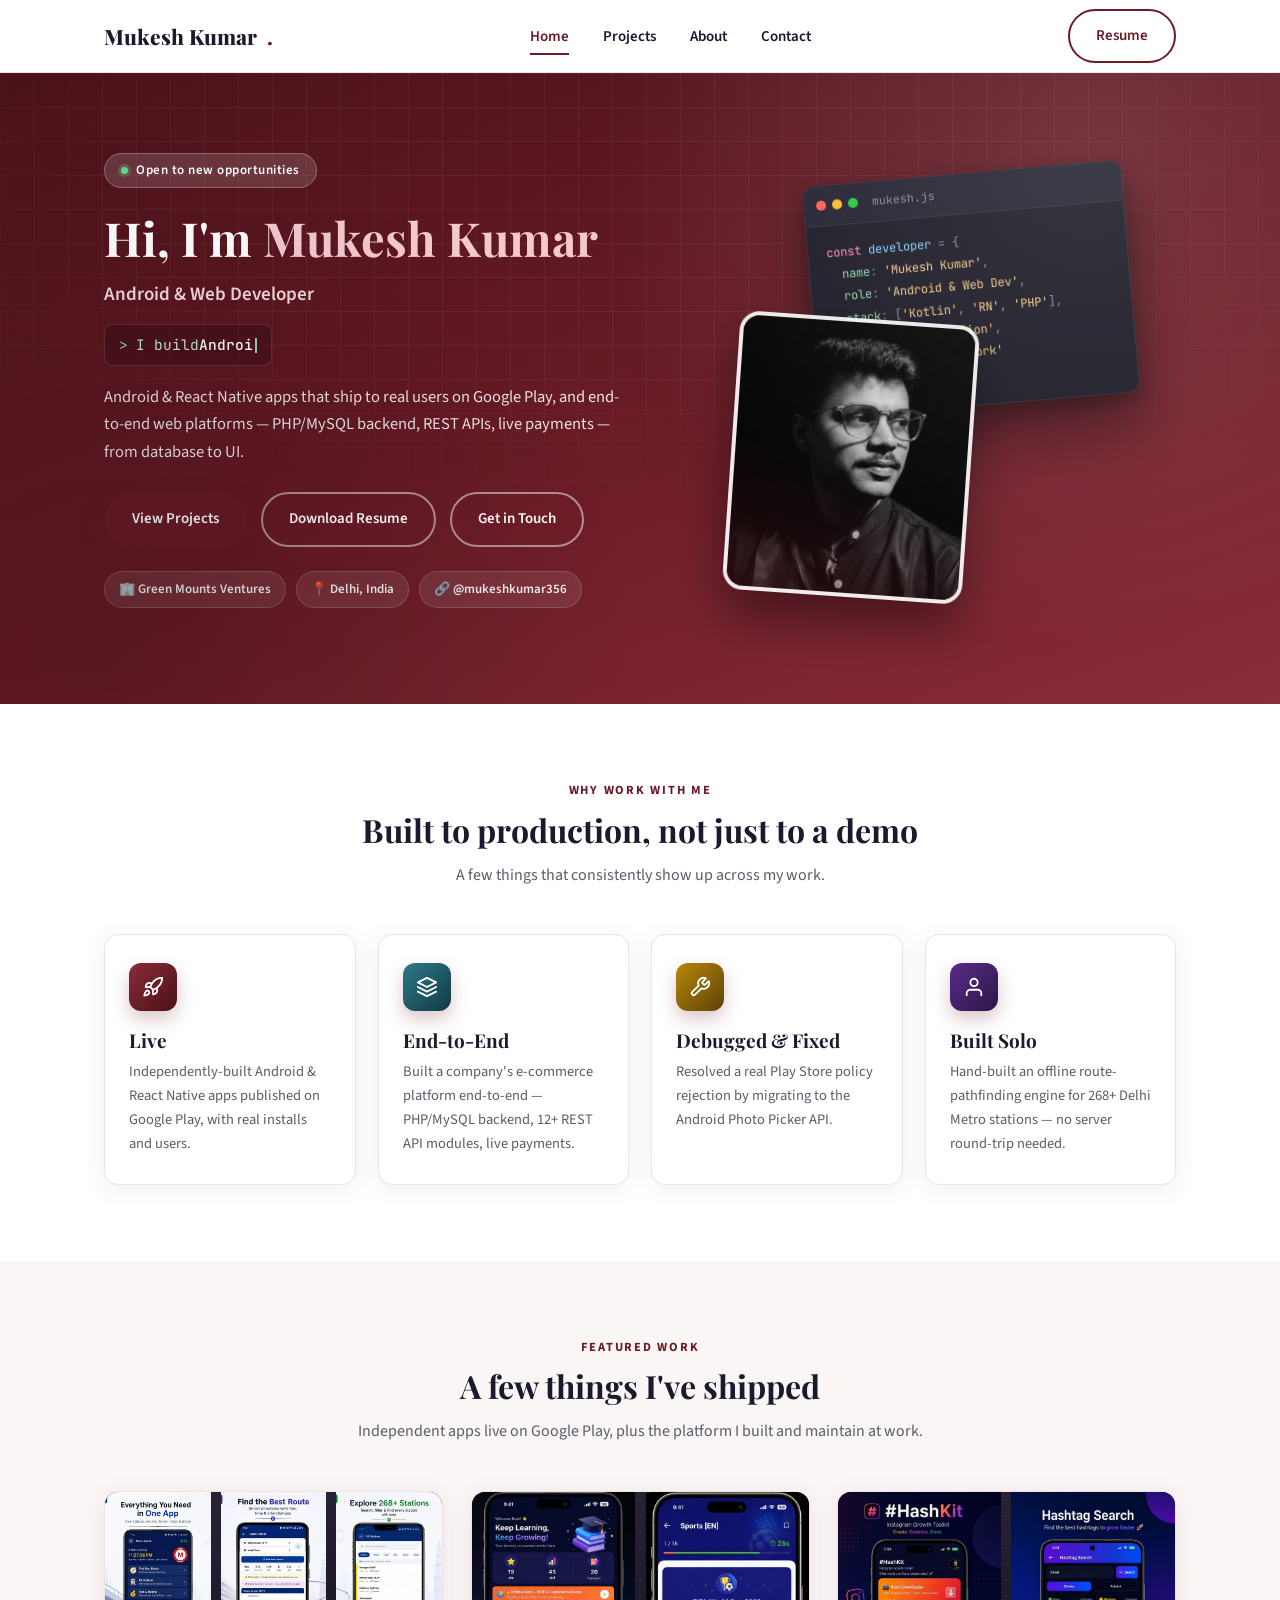
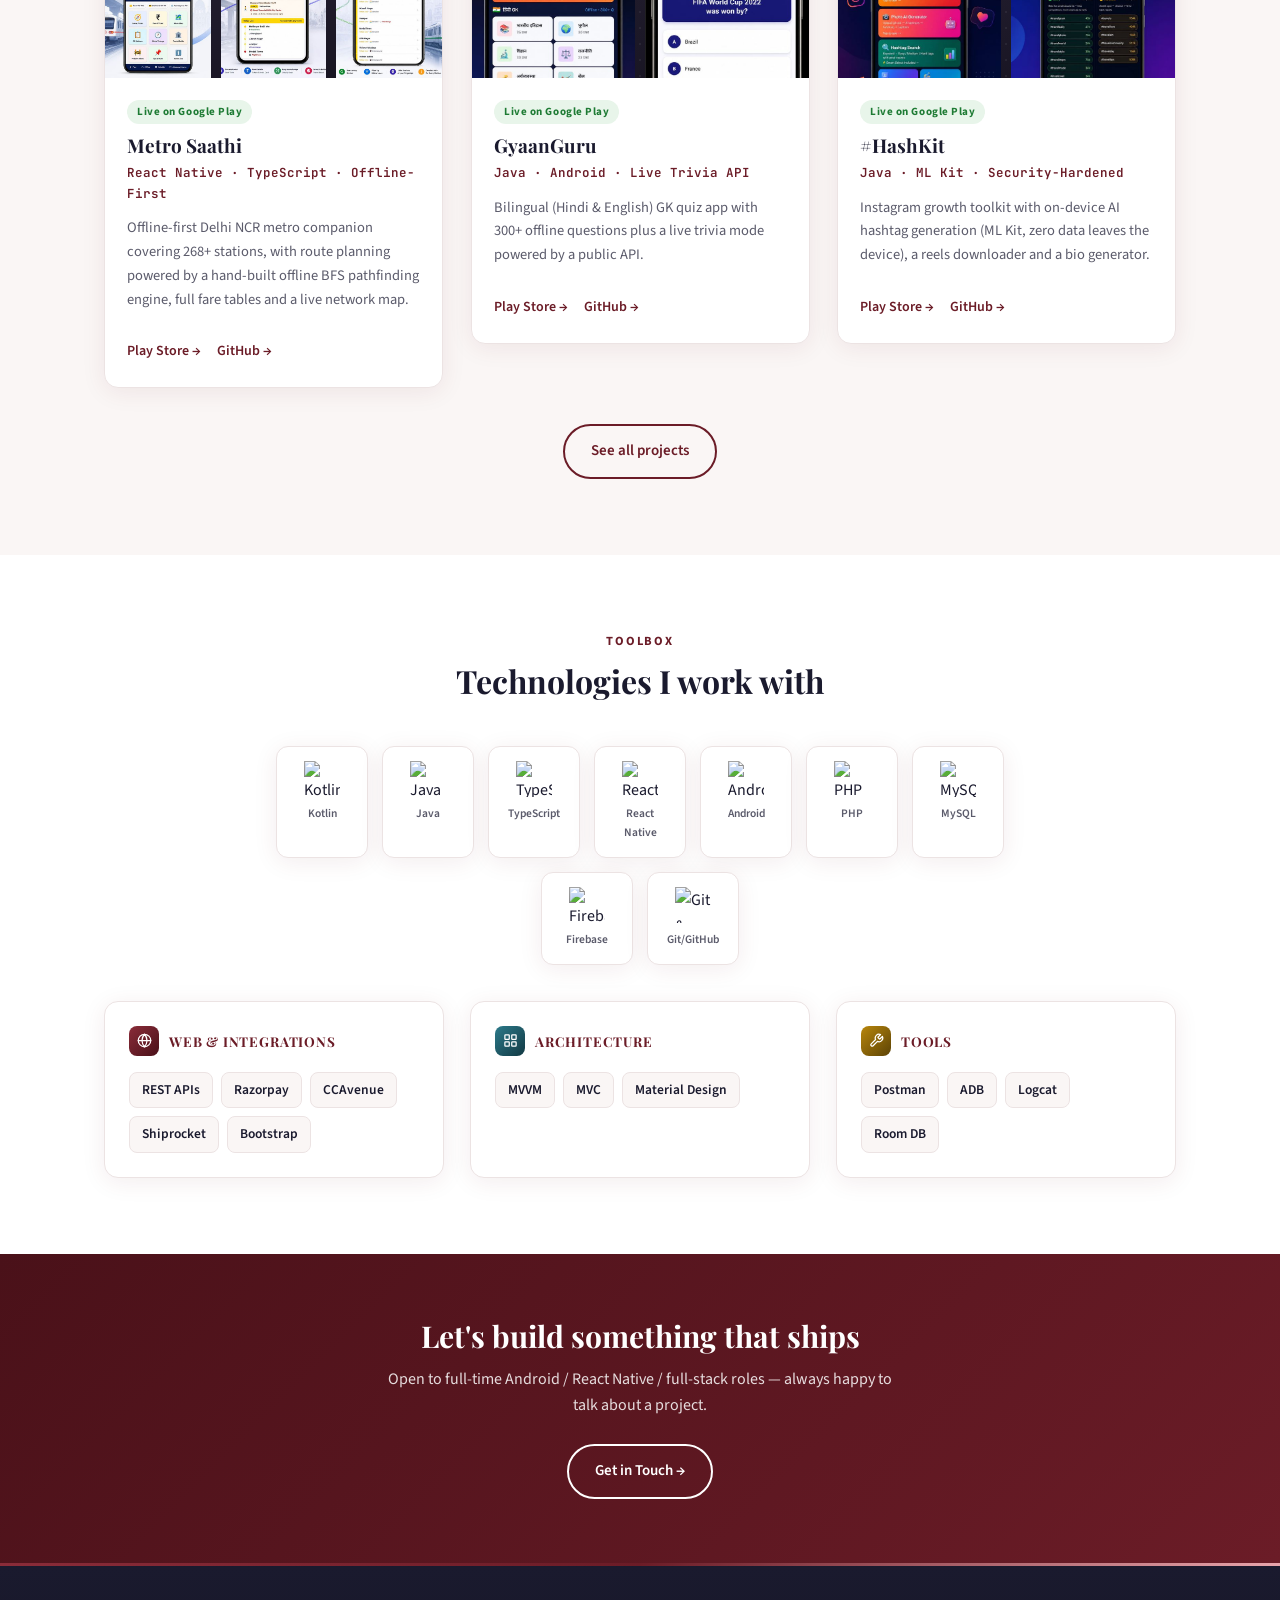
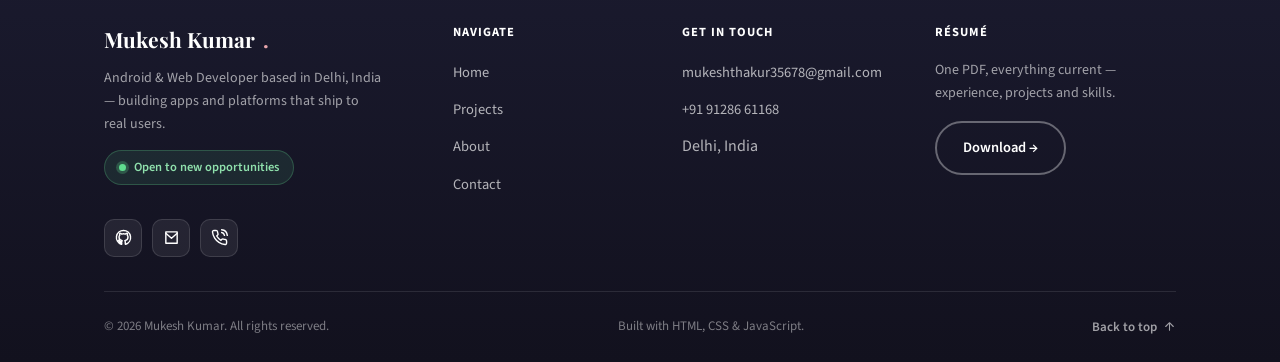
==== commit 35943408: "Full accessibility audit — fix all axe-core violations (0 remaining) Ran an automated axe-core scan " ====
--- a/index.html
+++ b/index.html
@@ -63,6 +63,8 @@
   </nav>
 </header>
 
+
+<main>
 <section class="hero">
   <div class="container">
     <div>
@@ -113,22 +115,22 @@
     <div class="highlights">
       <div class="highlight-card reveal">
         <div class="hi-icon"><svg viewBox="0 0 24 24" fill="none" stroke-width="2" stroke-linecap="round" stroke-linejoin="round"><path d="M4.5 16.5c-1.5 1.26-2 5-2 5s3.74-.5 5-2c.71-.84.7-2.13-.09-2.91a2.18 2.18 0 0 0-2.91-.09z"/><path d="m12 15-3-3a22 22 0 0 1 2-3.95A12.88 12.88 0 0 1 22 2c0 2.72-.78 7.5-6 11a22.35 22.35 0 0 1-4 2z"/><path d="M9 12H4s.55-3.03 2-4c1.62-1.08 5 0 5 0"/><path d="M12 15v5s3.03-.55 4-2c1.08-1.62 0-5 0-5"/></svg></div>
-        <h4 class="hi-title">Live</h4>
+        <h3 class="hi-title">Live</h3>
         <p>Independently-built Android &amp; React Native apps published on Google Play, with real installs and users.</p>
       </div>
       <div class="highlight-card reveal">
         <div class="hi-icon"><svg viewBox="0 0 24 24" fill="none" stroke-width="2" stroke-linecap="round" stroke-linejoin="round"><polygon points="12 2 2 7 12 12 22 7 12 2"/><polyline points="2 17 12 22 22 17"/><polyline points="2 12 12 17 22 12"/></svg></div>
-        <h4 class="hi-title">End-to-End</h4>
+        <h3 class="hi-title">End-to-End</h3>
         <p>Built a company's e-commerce platform end-to-end — PHP/MySQL backend, 12+ REST API modules, live payments.</p>
       </div>
       <div class="highlight-card reveal">
         <div class="hi-icon"><svg viewBox="0 0 24 24" fill="none" stroke-width="2" stroke-linecap="round" stroke-linejoin="round"><path d="M14.7 6.3a1 1 0 0 0 0 1.4l1.6 1.6a1 1 0 0 0 1.4 0l3.77-3.77a6 6 0 0 1-7.94 7.94l-6.91 6.91a2.12 2.12 0 0 1-3-3l6.91-6.91a6 6 0 0 1 7.94-7.94z"/></svg></div>
-        <h4 class="hi-title">Debugged &amp; Fixed</h4>
+        <h3 class="hi-title">Debugged &amp; Fixed</h3>
         <p>Resolved a real Play Store policy rejection by migrating to the Android Photo Picker API.</p>
       </div>
       <div class="highlight-card reveal">
         <div class="hi-icon"><svg viewBox="0 0 24 24" fill="none" stroke-width="2" stroke-linecap="round" stroke-linejoin="round"><path d="M20 21v-2a4 4 0 0 0-4-4H8a4 4 0 0 0-4 4v2"/><circle cx="12" cy="7" r="4"/></svg></div>
-        <h4 class="hi-title">Built Solo</h4>
+        <h3 class="hi-title">Built Solo</h3>
         <p>Hand-built an offline route-pathfinding engine for 268+ Delhi Metro stations — no server round-trip needed.</p>
       </div>
     </div>
@@ -223,20 +225,20 @@
     <div style="margin-top:36px;">
       <div class="skill-groups">
         <div class="skill-card reveal">
-          <h4><span class="sk-icon"><svg viewBox="0 0 24 24" fill="none" stroke-width="2" stroke-linecap="round" stroke-linejoin="round"><circle cx="12" cy="12" r="10"/><line x1="2" y1="12" x2="22" y2="12"/><path d="M12 2a15.3 15.3 0 0 1 4 10 15.3 15.3 0 0 1-4 10 15.3 15.3 0 0 1-4-10 15.3 15.3 0 0 1 4-10z"/></svg></span> Web &amp; Integrations</h4>
+          <h3><span class="sk-icon"><svg viewBox="0 0 24 24" fill="none" stroke-width="2" stroke-linecap="round" stroke-linejoin="round"><circle cx="12" cy="12" r="10"/><line x1="2" y1="12" x2="22" y2="12"/><path d="M12 2a15.3 15.3 0 0 1 4 10 15.3 15.3 0 0 1-4 10 15.3 15.3 0 0 1-4-10 15.3 15.3 0 0 1 4-10z"/></svg></span> Web &amp; Integrations</h3>
           <div class="chip-row">
             <span class="chip">REST APIs</span><span class="chip">Razorpay</span>
             <span class="chip">CCAvenue</span><span class="chip">Shiprocket</span><span class="chip">Bootstrap</span>
           </div>
         </div>
         <div class="skill-card reveal">
-          <h4><span class="sk-icon"><svg viewBox="0 0 24 24" fill="none" stroke-width="2" stroke-linecap="round" stroke-linejoin="round"><rect x="3" y="3" width="7" height="7" rx="1"/><rect x="14" y="3" width="7" height="7" rx="1"/><rect x="14" y="14" width="7" height="7" rx="1"/><rect x="3" y="14" width="7" height="7" rx="1"/></svg></span> Architecture</h4>
+          <h3><span class="sk-icon"><svg viewBox="0 0 24 24" fill="none" stroke-width="2" stroke-linecap="round" stroke-linejoin="round"><rect x="3" y="3" width="7" height="7" rx="1"/><rect x="14" y="3" width="7" height="7" rx="1"/><rect x="14" y="14" width="7" height="7" rx="1"/><rect x="3" y="14" width="7" height="7" rx="1"/></svg></span> Architecture</h3>
           <div class="chip-row">
             <span class="chip">MVVM</span><span class="chip">MVC</span><span class="chip">Material Design</span>
           </div>
         </div>
         <div class="skill-card reveal">
-          <h4><span class="sk-icon"><svg viewBox="0 0 24 24" fill="none" stroke-width="2" stroke-linecap="round" stroke-linejoin="round"><path d="M14.7 6.3a1 1 0 0 0 0 1.4l1.6 1.6a1 1 0 0 0 1.4 0l3.77-3.77a6 6 0 0 1-7.94 7.94l-6.91 6.91a2.12 2.12 0 0 1-3-3l6.91-6.91a6 6 0 0 1 7.94-7.94z"/></svg></span> Tools</h4>
+          <h3><span class="sk-icon"><svg viewBox="0 0 24 24" fill="none" stroke-width="2" stroke-linecap="round" stroke-linejoin="round"><path d="M14.7 6.3a1 1 0 0 0 0 1.4l1.6 1.6a1 1 0 0 0 1.4 0l3.77-3.77a6 6 0 0 1-7.94 7.94l-6.91 6.91a2.12 2.12 0 0 1-3-3l6.91-6.91a6 6 0 0 1 7.94-7.94z"/></svg></span> Tools</h3>
           <div class="chip-row">
             <span class="chip">Postman</span><span class="chip">ADB</span><span class="chip">Logcat</span><span class="chip">Room DB</span>
           </div>
@@ -253,6 +255,8 @@
     <a href="contact.html" class="btn btn-ghost reveal" style="border-color:#fff;">Get in Touch →</a>
   </div>
 </section>
+
+</main>
 
 <footer class="site">
   <div class="container">
@@ -268,7 +272,7 @@
         </div>
       </div>
       <div class="footer-col">
-        <h5>Navigate</h5>
+        <div class="footer-col-title">Navigate</div>
         <ul>
           <li><a href="index.html">Home</a></li>
           <li><a href="projects.html">Projects</a></li>
@@ -277,7 +281,7 @@
         </ul>
       </div>
       <div class="footer-col">
-        <h5>Get In Touch</h5>
+        <div class="footer-col-title">Get In Touch</div>
         <ul>
           <li><a href="mailto:mukeshthakur35678@gmail.com">mukeshthakur35678@gmail.com</a></li>
           <li><a href="tel:+919128661168">+91 91286 61168</a></li>
@@ -285,7 +289,7 @@
         </ul>
       </div>
       <div class="footer-col">
-        <h5>Résumé</h5>
+        <div class="footer-col-title">Résumé</div>
         <p style="margin-bottom:16px;">One PDF, everything current — experience, projects and skills.</p>
         <a href="assets/Mukesh_Kumar_Resume.pdf" class="btn btn-outline" style="border-color:rgba(255,255,255,0.35);color:#fff;" target="_blank" rel="noopener">Download →</a>
       </div>
--- a/assets/css/style.css
+++ b/assets/css/style.css
@@ -10,7 +10,7 @@
   --cream:#fdf8f8;
   --ink:#1a1a2e;
   --gray:#5b5b6b;
-  --gray-light:#8a8a99;
+  --gray-light:#68687a;
   --border:#ece3e3;
   --bg:#ffffff;
   --bg-alt:#faf6f5;
@@ -269,7 +269,7 @@
 }
 .hi-icon svg{width:22px;height:22px;stroke:#fff;}
 .highlight-card .hi-num{font-family:'Playfair Display',serif;font-size:26px;color:var(--maroon);margin-bottom:8px;font-weight:700;}
-.highlight-card h4.hi-title{font-family:'Playfair Display',serif;font-size:19px;margin-bottom:8px;color:var(--ink);}
+.highlight-card h3.hi-title{font-family:'Playfair Display',serif;font-size:19px;margin-bottom:8px;color:var(--ink);}
 .highlight-card p{color:var(--gray);font-size:14.5px;margin:0;}
 .highlight-card:hover .hi-icon{transform:scale(1.08);}
 /* Each card gets its own icon color + matching hover glow ring */
@@ -402,7 +402,7 @@
 }
 .skill-card:hover{box-shadow:var(--shadow-lg);transform:translateY(-3px);}
 .skill-card:hover::before{transform:scaleX(1);}
-.skill-card h4{
+.skill-card h3{
   display:flex;align-items:center;gap:10px;
   font-size:13.5px;text-transform:uppercase;letter-spacing:.06em;color:var(--maroon);margin-bottom:16px;
 }
@@ -465,7 +465,7 @@
   width:40px;height:40px;border-radius:10px;background:var(--maroon);color:#fff;
   display:flex;align-items:center;justify-content:center;font-family:'Playfair Display',serif;font-weight:700;flex-shrink:0;
 }
-.cert-item h5{margin:0 0 2px;font-size:14.5px;}
+.cert-item h3{margin:0 0 2px;font-size:14.5px;font-family:'Source Sans 3',sans-serif;color:var(--ink);}
 .cert-item span{font-size:12.5px;color:var(--gray);}
 @media (max-width:680px){.cert-grid{grid-template-columns:minmax(0,1fr);}}
 
@@ -512,7 +512,7 @@
 .footer-brand{font-family:'Playfair Display',serif;font-size:21px;font-weight:700;color:#fff;margin-bottom:10px;display:flex;align-items:center;gap:8px;}
 .footer-brand .dot{color:var(--accent);}
 .footer-col p{font-size:14px;color:rgba(255,255,255,0.6);max-width:280px;}
-.footer-col h5{
+.footer-col-title{
   color:#fff;font-size:12.5px;text-transform:uppercase;letter-spacing:.08em;
   font-family:'Source Sans 3',sans-serif;font-weight:700;margin-bottom:16px;
 }
